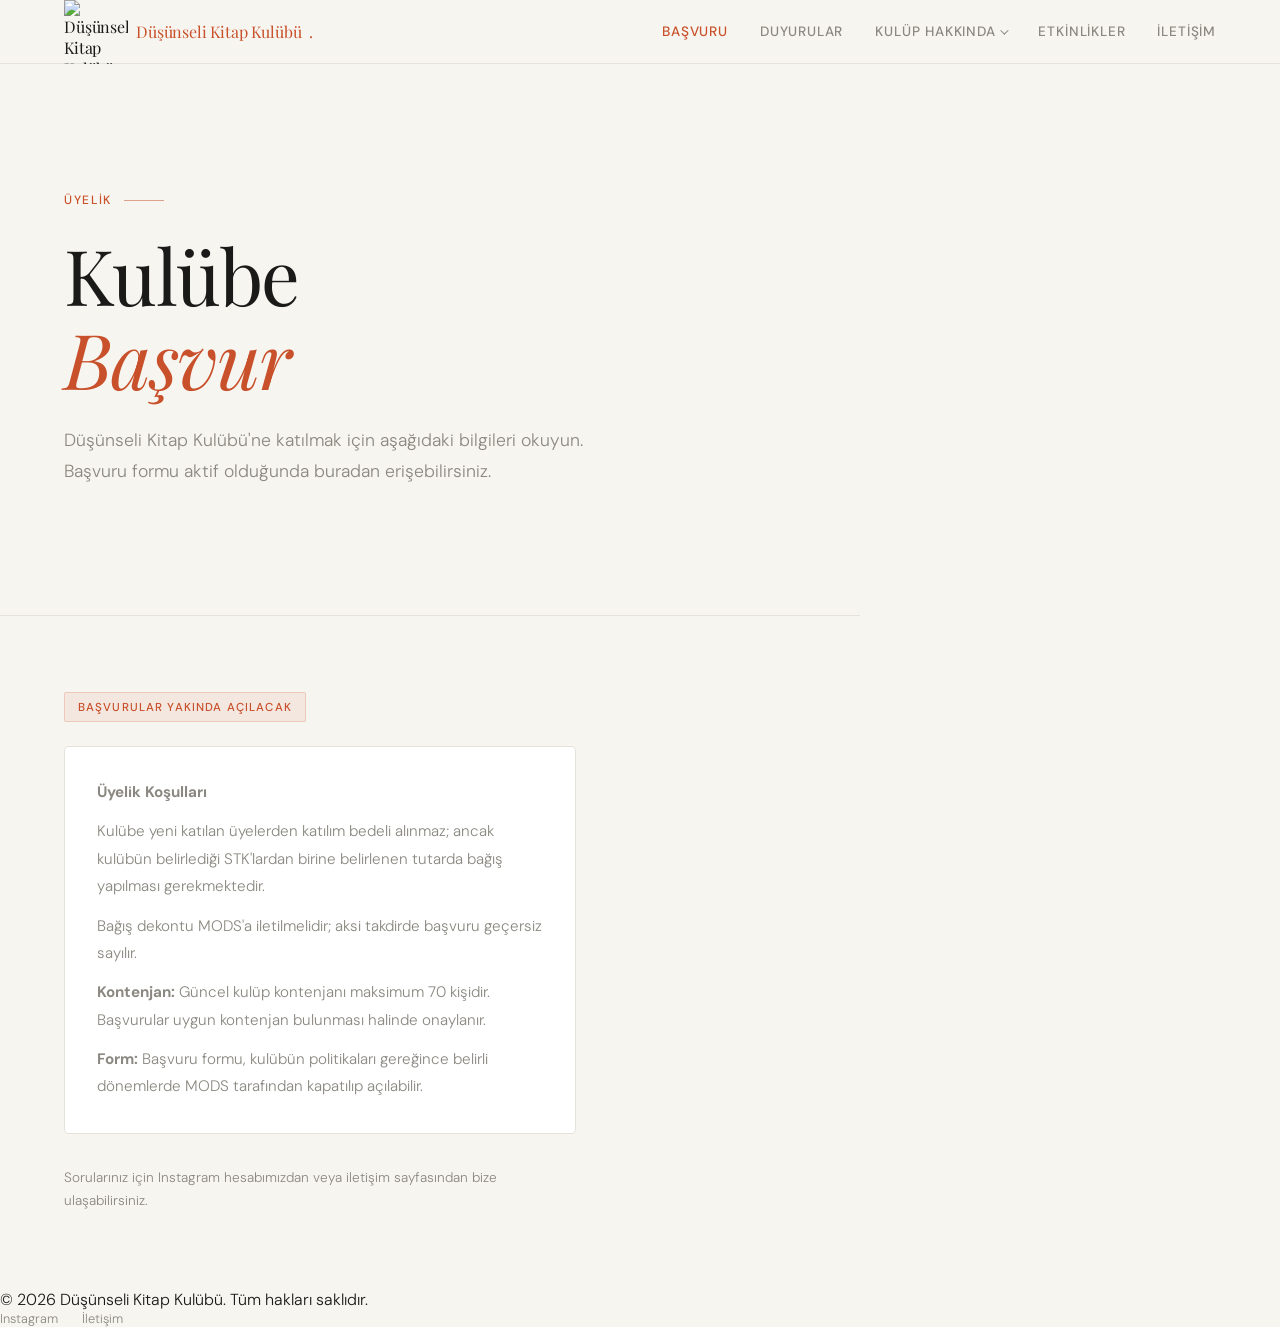
==== index.html @ 02273b9d "Update index.html" ====
<!DOCTYPE html>
<html lang="tr">
<head>
  <meta charset="UTF-8" />
  <meta name="viewport" content="width=device-width, initial-scale=1.0"/>
  <title>Düşünseli Kitap Kulübü</title>
  <link rel="preconnect" href="https://fonts.googleapis.com">
  <link href="https://fonts.googleapis.com/css2?family=Playfair+Display:ital,wght@0,400;0,700;1,400&family=DM+Sans:wght@300;400;500&display=swap" rel="stylesheet">
  <style>
    *, *::before, *::after { box-sizing: border-box; margin: 0; padding: 0; }
    :root {
      --bg: #F7F5F0; --surface: #FFFFFF; --ink: #1A1A18; --muted: #8A8880;
      --accent: #C8502A; --border: #E5E2DA;
      --serif: 'Playfair Display', Georgia, serif; --sans: 'DM Sans', sans-serif;
    }
    html { font-size: 16px; scroll-behavior: smooth; }
    body { background: var(--bg); color: var(--ink); font-family: var(--sans); font-weight: 300; min-height: 100vh; opacity: 0; animation: fadeIn 0.8s ease forwards; }
    @keyframes fadeIn { to { opacity: 1; } }
    @keyframes slideUp { to { opacity: 1; transform: none; } }
    @keyframes pageFade { from { opacity: 0; transform: translateY(10px); } to { opacity: 1; transform: none; } }

    header { position: sticky; top: 0; z-index: 100; background: rgba(247,245,240,0.88); backdrop-filter: blur(12px); border-bottom: 1px solid var(--border); padding: 0 clamp(1.5rem,5vw,4rem); display: flex; align-items: center; justify-content: space-between; height: 64px; }
    .logo { display: flex; align-items: center; gap: 0.5rem; font-family: var(--serif); font-size: 1rem; color: var(--ink); text-decoration: none; letter-spacing: -0.01em; cursor: pointer; }
    .logo-img { height: 64px; width: 64px; flex-shrink: 0; }
    .logo span { color: var(--accent); }
    nav { display: flex; gap: 2rem; list-style: none; align-items: center; }
    nav a { font-size: 0.85rem; font-weight: 500; letter-spacing: 0.06em; text-transform: uppercase; color: var(--muted); text-decoration: none; transition: color 0.2s; cursor: pointer; }
    nav a:hover { color: var(--ink); }
    nav a.active { color: var(--accent); }
    .nav-dropdown { position: relative; }
    .nav-dropdown > a { display: flex; align-items: center; gap: 0.3rem; }
    .nav-dropdown > a::after { content: ''; display: inline-block; width: 6px; height: 6px; border-right: 1.5px solid currentColor; border-bottom: 1.5px solid currentColor; transform: rotate(45deg) translateY(-2px); transition: transform 0.2s; }
    .nav-dropdown:hover > a::after { transform: rotate(225deg) translateY(-2px); }
    .dropdown-menu { position: absolute; top: calc(100% + 1rem); right: 0; background: var(--surface); border: 1px solid var(--border); border-radius: 4px; min-width: 180px; padding: 0.5rem 0; box-shadow: 0 8px 24px rgba(0,0,0,0.08); opacity: 0; visibility: hidden; transform: translateY(-6px); transition: opacity 0.2s, transform 0.2s, visibility 0.2s; z-index: 200; }
    .nav-dropdown:hover .dropdown-menu { opacity: 1; visibility: visible; transform: translateY(0); }
    .dropdown-menu a { display: block; padding: 0.6rem 1.2rem; font-size: 0.82rem; text-transform: uppercase; letter-spacing: 0.06em; color: var(--muted); text-decoration: none; transition: color 0.15s, background 0.15s; cursor: pointer; }
    .dropdown-menu a:hover { color: var(--accent); background: var(--bg); }
    .dropdown-divider { height: 1px; background: var(--border); margin: 0.4rem 0; }

    .page { display: none; }
    .page.active { display: block; }
    .page.fade-in { animation: pageFade 0.35s ease forwards; }

    .hero { padding: clamp(4rem,10vw,8rem) clamp(1.5rem,5vw,4rem); max-width: 860px; border-bottom: 1px solid var(--border); }
    .hero-label { font-size: 0.75rem; font-weight: 500; letter-spacing: 0.14em; text-transform: uppercase; color: var(--accent); margin-bottom: 1.5rem; display: flex; align-items: center; gap: 0.75rem; }
    .hero-label::after { content: ''; display: block; width: 2.5rem; height: 1px; background: var(--accent); opacity: 0.5; }
    .hero h1 { font-family: var(--serif); font-size: clamp(2.8rem,6vw,5rem); font-weight: 400; line-height: 1.1; letter-spacing: -0.02em; margin-bottom: 1.5rem; }
    .hero h1 em { color: var(--accent); font-style: italic; }
    .hero p { font-size: 1.1rem; line-height: 1.75; color: var(--muted); max-width: 520px; }

    .section-title { font-size: 0.72rem; font-weight: 500; letter-spacing: 0.14em; text-transform: uppercase; color: var(--muted); margin-bottom: 2.5rem; }

    /* Başvuru */
    .basvuru-section { padding: clamp(3rem,6vw,5rem) clamp(1.5rem,5vw,4rem); max-width: 640px; }
    .basvuru-badge { display: inline-block; font-size: 0.72rem; font-weight: 500; letter-spacing: 0.1em; text-transform: uppercase; background: rgba(200,80,42,0.08); border: 1px solid rgba(200,80,42,0.2); color: var(--accent); padding: 0.4rem 0.8rem; border-radius: 2px; margin-bottom: 1.5rem; }
    .basvuru-info { background: var(--surface); border: 1px solid var(--border); border-radius: 4px; padding: 2rem; margin-bottom: 2rem; }
    .basvuru-info p { font-size: 0.95rem; line-height: 1.8; color: var(--muted); margin-bottom: 0.75rem; }
    .basvuru-info p:last-child { margin-bottom: 0; }
    .basvuru-alt-not { font-size: 0.85rem; color: var(--muted); line-height: 1.7; }
    .form-btn { display: inline-block; margin-top: 1.5rem; background: var(--accent); color: #fff; text-decoration: none; padding: 0.75rem 1.5rem; border-radius: 3px; font-size: 0.85rem; font-weight: 500; letter-spacing: 0.06em; text-transform: uppercase; transition: opacity 0.2s; }
    .form-btn:hover { opacity: 0.85; }

    /* Duyurular */
    .duyurular-section { padding: clamp(3rem,6vw,5rem) clamp(1.5rem,5vw,4rem); max-width: 760px; }
    .duyuru-item { border-bottom: 1px solid var(--border); padding: 2rem 0; opacity: 0; transform: translateY(12px); animation: slideUp 0.4s ease forwards; }
    .duyuru-item:nth-child(1){animation-delay:.05s} .duyuru-item:nth-child(2){animation-delay:.12s} .duyuru-item:nth-child(3){animation-delay:.19s} .duyuru-item:nth-child(4){animation-delay:.26s} .duyuru-item:nth-child(5){animation-delay:.33s}
    .duyuru-item:first-child { padding-top: 0; }
    .duyuru-item:last-child { border-bottom: none; }
    .duyuru-meta { display: flex; align-items: center; gap: 0.75rem; margin-bottom: 0.75rem; }
    .duyuru-badge-type { font-size: 0.68rem; font-weight: 500; letter-spacing: 0.1em; text-transform: uppercase; background: var(--border); color: var(--muted); padding: 0.25rem 0.6rem; border-radius: 2px; }
    .duyuru-badge-type.yeni { background: rgba(200,80,42,0.08); color: var(--accent); }
    .duyuru-date { font-size: 0.8rem; color: var(--muted); }
    .duyuru-item h3 { font-family: var(--serif); font-size: 1.25rem; font-weight: 400; margin-bottom: 0.6rem; letter-spacing: -0.01em; }
    .duyuru-item p { font-size: 0.9rem; line-height: 1.75; color: var(--muted); }

    /* Hakkında */
    .hakkinda-tabs { display: flex; border-bottom: 1px solid var(--border); margin-bottom: 3rem; padding: 0 clamp(1.5rem,5vw,4rem); }
    .hakkinda-tab { font-size: 0.8rem; font-weight: 500; letter-spacing: 0.08em; text-transform: uppercase; color: var(--muted); padding: 0.75rem 1.5rem; cursor: pointer; border-bottom: 2px solid transparent; margin-bottom: -1px; transition: color 0.2s, border-color 0.2s; }
    .hakkinda-tab:hover { color: var(--ink); }
    .hakkinda-tab.active { color: var(--accent); border-bottom-color: var(--accent); }
    .hakkinda-panel { display: none; }
    .hakkinda-panel.active { display: block; animation: pageFade 0.3s ease forwards; }
    .hakkinda-section { padding: clamp(3rem,6vw,5rem) clamp(1.5rem,5vw,4rem); max-width: 860px; }
    .hakkinda-intro p { font-size: 1.05rem; line-height: 1.85; color: var(--ink); margin-bottom: 1.25rem; max-width: 640px; }
    .hakkinda-intro p:last-child { margin-bottom: 0; }

    /* Kurallar */
    .toc { padding: 2.5rem clamp(1.5rem,5vw,4rem); border-bottom: 1px solid var(--border); max-width: 860px; }
    .toc-links { display: flex; flex-direction: column; gap: 0.5rem; }
    .toc-links a { font-size: 0.88rem; font-weight: 500; color: var(--ink); text-decoration: none; display: inline-flex; align-items: center; gap: 0.6rem; transition: color 0.2s; width: fit-content; cursor: pointer; }
    .toc-links a:hover { color: var(--accent); }
    .toc-links a::before { content: ''; display: inline-block; width: 1.2rem; height: 1px; background: var(--border); transition: background 0.2s, width 0.2s; }
    .toc-links a:hover::before { background: var(--accent); width: 1.8rem; }
    .rules-section { padding: clamp(3rem,6vw,5rem) clamp(1.5rem,5vw,4rem); max-width: 860px; }
    .rule-chapter { margin-bottom: 4rem; opacity: 0; transform: translateY(16px); animation: slideUp 0.5s ease forwards; }
    .rule-chapter:nth-child(1){animation-delay:.05s} .rule-chapter:nth-child(2){animation-delay:.12s} .rule-chapter:nth-child(3){animation-delay:.19s} .rule-chapter:nth-child(4){animation-delay:.26s} .rule-chapter:nth-child(5){animation-delay:.33s}
    .chapter-header { display: flex; align-items: baseline; gap: 1rem; margin-bottom: 2rem; padding-bottom: 1rem; border-bottom: 1px solid var(--border); }
    .chapter-letter { font-family: var(--serif); font-size: 3rem; font-weight: 400; color: var(--border); line-height: 1; flex-shrink: 0; }
    .chapter-title { font-family: var(--serif); font-size: 1.4rem; font-weight: 400; color: var(--ink); letter-spacing: -0.01em; }
    .rule-subsection { margin-bottom: 2rem; }
    .subsection-label { display: inline-block; font-size: 0.7rem; font-weight: 500; letter-spacing: 0.1em; text-transform: uppercase; color: var(--accent); margin-bottom: 0.75rem; }
    .rule-block p { font-size: 0.95rem; line-height: 1.85; color: var(--ink); margin-bottom: 0.9rem; }
    .rule-block p:last-child { margin-bottom: 0; }
    .rule-table { overflow-x: auto; margin: 1.25rem 0; border: 1px solid var(--border); border-radius: 4px; }
    .rule-table table { width: 100%; border-collapse: collapse; font-size: 0.875rem; }
    .rule-table th { text-align: left; font-size: 0.68rem; font-weight: 500; letter-spacing: 0.1em; text-transform: uppercase; color: var(--muted); padding: 0.7rem 1rem; border-bottom: 1px solid var(--border); background: var(--surface); }
    .rule-table td { padding: 0.65rem 1rem; border-bottom: 1px solid var(--border); color: var(--ink); vertical-align: top; line-height: 1.6; }
    .rule-table tr:last-child td { border-bottom: none; }
    .rule-table tr:hover td { background: var(--bg); }
    .puan-list { display: flex; flex-wrap: wrap; gap: 0.4rem; margin: 0.75rem 0 1rem; }
    .puan { font-size: 0.78rem; font-weight: 500; letter-spacing: 0.04em; color: var(--accent); background: rgba(200,80,42,0.08); border: 1px solid rgba(200,80,42,0.2); padding: 0.3rem 0.65rem; border-radius: 2px; }
    .rule-divider { width: 100%; height: 1px; background: var(--border); margin: 0 0 4rem 0; }

    /* İletişim */
    .iletisim-section { padding: clamp(3rem,6vw,5rem) clamp(1.5rem,5vw,4rem); max-width: 640px; }
    .iletisim-grid { display: grid; grid-template-columns: 1fr 1fr; gap: 1.5rem; margin-bottom: 2rem; }
    @media (max-width: 560px) { .iletisim-grid { grid-template-columns: 1fr; } }
    .iletisim-card { border: 1px solid var(--border); border-radius: 4px; padding: 1.5rem; background: var(--surface); transition: border-color 0.2s; }
    .iletisim-card:hover { border-color: var(--accent); }
    .ic-label { font-size: 0.68rem; font-weight: 500; letter-spacing: 0.12em; text-transform: uppercase; color: var(--muted); margin-bottom: 0.5rem; }
    .ic-value { font-family: var(--serif); font-size: 1.05rem; color: var(--ink); }
    .ic-value a { color: var(--accent); text-decoration: none; }
    .ic-value a:hover { text-decoration: underline; }
    .iletisim-note { font-size: 0.9rem; line-height: 1.8; color: var(--muted); }

    /* Etkinlikler */
    .etkinlikler-section { padding: clamp(3rem,6vw,5rem) clamp(1.5rem,5vw,4rem); }
    .featured { padding: clamp(3rem,6vw,5rem) clamp(1.5rem,5vw,4rem); border-bottom: 1px solid var(--border); }
    .featured-card { display: grid; grid-template-columns: 1fr 1fr; gap: 4rem; align-items: center; }
    @media (max-width: 700px) { .featured-card { grid-template-columns: 1fr; gap: 2rem; } }
    .featured-img { aspect-ratio: 4/3; background: linear-gradient(135deg, #E8E0D5 0%, #D5C9B8 100%); border-radius: 4px; position: relative; overflow: hidden; }
    .featured-img::after { content: ''; position: absolute; inset: 0; background: url("data:image/svg+xml,%3Csvg xmlns='http://www.w3.org/2000/svg' width='60' height='60'%3E%3Ccircle cx='30' cy='30' r='20' fill='none' stroke='%23C8A882' stroke-width='0.5' opacity='0.4'/%3E%3C/svg%3E") center/60px repeat; }
    .post-category { display: inline-block; font-size: 0.72rem; font-weight: 500; letter-spacing: 0.1em; text-transform: uppercase; color: var(--accent); margin-bottom: 1rem; }
    .featured-content h2 { font-family: var(--serif); font-size: clamp(1.6rem,3vw,2.4rem); font-weight: 400; line-height: 1.2; letter-spacing: -0.015em; margin-bottom: 1rem; transition: color 0.2s; }
    .featured-content h2:hover { color: var(--accent); }
    .featured-content p { font-size: 0.95rem; line-height: 1.8; color: var(--muted); margin-bottom: 1.75rem; }
    .post-meta { display: flex; align-items: center; gap: 1rem; font-size: 0.8rem; color: var(--muted); }
    .post-meta .author { font-weight: 500; color: var(--ink); }
    .post-meta .dot { width: 3px; height: 3px; border-radius: 50%; background: var(--border); }
    .read-more { display: inline-flex; align-items: center; gap: 0.5rem; font-size: 0.82rem; font-weight: 500; letter-spacing: 0.05em; text-transform: uppercase; color: var(--ink); text-decoration: none; border-bottom: 1px solid var(--ink); padding-bottom: 2px; transition: color 0.2s, border-color 0.2s; margin-top: 1.5rem; cursor: pointer; }
    .read-more:hover { color: var(--accent); border-color: var(--accent); }
    .read-more svg { transition: transform 0.2s; }
    .read-more:hover svg { transform: translateX(4px); }
    .posts-header { display: flex; align-items: baseline; justify-content: space-between; margin-bottom: 2.5rem; }
    .view-all { font-size: 0.78rem; font-weight: 500; letter-spacing: 0.08em; text-transform: uppercase; color: var(--muted); text-decoration: none; transition: color 0.2s; }
    .view-all:hover { color: var(--ink); }
    .posts-grid { display: grid; grid-template-columns: repeat(auto-fill, minmax(280px, 1fr)); gap: 2rem 2.5rem; }
    .post-card { cursor: pointer; opacity: 0; transform: translateY(16px); animation: slideUp 0.5s ease forwards; }
    .post-card:nth-child(1){animation-delay:.1s} .post-card:nth-child(2){animation-delay:.2s} .post-card:nth-child(3){animation-delay:.3s} .post-card:nth-child(4){animation-delay:.4s} .post-card:nth-child(5){animation-delay:.5s} .post-card:nth-child(6){animation-delay:.6s}
    .post-card-img { aspect-ratio: 16/9; border-radius: 3px; margin-bottom: 1.2rem; overflow: hidden; background: var(--border); position: relative; }
    .post-card-img .color-block { width: 100%; height: 100%; transition: transform 0.4s ease; }
    .post-card-img img{ width:100%; height:100%; object-fit:cover; display:block;}
    .post-card:hover .color-block { transform: scale(1.04); }
    .c1{background:linear-gradient(135deg,#D4E8D4,#A8C8A8)} .c2{background:linear-gradient(135deg,#E8D4D4,#C8A8A8)} .c3{background:linear-gradient(135deg,#D4D4E8,#A8A8C8)} .c4{background:linear-gradient(135deg,#E8E4D4,#C8C0A8)} .c5{background:linear-gradient(135deg,#D4E4E8,#A8B8C8)} .c6{background:linear-gradient(135deg,#E8D8E8,#C8A8C8)}
    .post-card h3 { font-family: var(--serif); font-size: 1.15rem; font-weight: 400; line-height: 1.35; letter-spacing: -0.01em; margin-bottom: 0.6rem; transition: color 0.2s; }
    .post-card:hover h3 { color: var(--accent); }
    .post-card p { font-size: 0.875rem; line-height: 1.7; color: var(--muted); margin-bottom: 1rem; display: -webkit-box; -webkit-line-clamp: 2; -webkit-box-orient: vertical; overflow: hidden; }
    .post-card .post-meta { font-size: 0.75rem; }
    .tags { display: flex; flex-wrap: wrap; gap: 0.5rem; margin-top: 0.75rem; }
    .tag { font-size: 0.7rem; font-weight: 500; letter-spacing: 0.08em; text-transform: uppercase; color: var(--muted); background: var(--border); padding: 0.3rem 0.7rem; border-radius: 2px; }
    .posts-section { padding: clamp(3rem,6vw,5rem) clamp(1.5rem,5vw,4rem); }

 padding: 2rem clamp(1.5rem,5vw,4rem); display: flex; align-items: center; justify-content: space-between; flex-wrap: wrap; gap: 1rem; }
    footer p { font-size: 0.8rem; color: var(--muted); }
    .footer-links { display: flex; gap: 1.5rem; }
    .footer-links a { font-size: 0.8rem; color: var(--muted); text-decoration: none; transition: color 0.2s; cursor: pointer; }
    .footer-links a:hover { color: var(--ink); }

    @media (max-width: 600px) { nav { gap: 1.2rem; } nav a { font-size: 0.75rem; } .chapter-letter { font-size: 2rem; } }

    /* MOBİL MENÜ */

.menu-toggle{
  display:none;
  font-size:1.8rem;
  cursor:pointer;
}

@media (max-width:768px){

  .menu-toggle{
    display:block;
  }

  nav{
    position:absolute;
    top:64px;
    left:0;
    right:0;
    background:var(--surface);
    border-bottom:1px solid var(--border);
    flex-direction:column;
    align-items:flex-start;
    padding:1rem;
    gap:0;
    display:none;
  }

  nav.show{
    display:flex;
  }

  nav a{
    width:100%;
    padding:0.8rem 0;
  }

  .nav-dropdown{
    width:100%;
  }

  .dropdown-menu{
    position:static;
    opacity:1;
    visibility:visible;
    transform:none;
    border:none;
    box-shadow:none;
    padding-left:1rem;
  }

}
  </style>
</head>
<body>

  <header>
  <a class="logo" onclick="showPage('basvuru')">
    <img src="assets/Logo/logo.png" alt="Düşünseli Kitap Kulübü" class="logo-img" />
    <span id="site-adi"></span><span>.</span>
  </a>

  <!-- MOBİL MENÜ BUTONU -->
  <div class="menu-toggle" onclick="toggleMenu()">☰</div>

  <nav>
    <a onclick="showPage('basvuru')"   id="nav-basvuru">Başvuru</a>
    <a onclick="showPage('duyurular')" id="nav-duyurular">Duyurular</a>

    <div class="nav-dropdown">
      <a id="nav-hakkinda">Kulüp Hakkında</a>
      <div class="dropdown-menu">
        <a onclick="showHakkinda('genel')">Genel Bilgi</a>
        <div class="dropdown-divider"></div>
        <a onclick="showHakkinda('kurallar')">Kulüp Kuralları</a>
      </div>
    </div>

    <a onclick="showPage('etkinlikler')" id="nav-etkinlikler">Etkinlikler</a>
    <a onclick="showPage('iletisim')" id="nav-iletisim">İletişim</a>
  </nav>
</header>

  <div id="page-basvuru"   class="page"></div>
  <div id="page-duyurular" class="page"></div>
  <div id="page-etkinlikler" class="page"></div>
  <div id="page-hakkinda"  class="page"></div>
  <div id="page-iletisim"  class="page"></div>

  <script src="icerik.js"></script>
  <script>
  // ── Yardımcı render fonksiyonları ──────────────────────

  function hero(etiket, baslik, aciklama) {
    return `<section class="hero">
      <div class="hero-label">${etiket}</div>
      <h1>${baslik.replace(/\n/g, '<br>')}</h1>
      <p>${aciklama}</p>
    </section>`;
  }

  function footer(sol, linkler) {
    const linkHTML = linkler.map(l =>
      l.onclick
        ? `<a onclick="${l.onclick}">${l.yazi}</a>`
        : `<a href="${l.href}" ${l.target ? `target="${l.target}"` : ''}>${l.yazi}</a>`
    ).join('');
    return `<footer><p>${sol}</p><div class="footer-links">${linkHTML}</div></footer>`;
  }

  function renderIcerikBlok(bloklar) {
    return bloklar.map(b => {
      if (b.tip === 'paragraf') return `<p>${b.metin}</p>`;
      if (b.tip === 'tablo') return renderTablo(b);
      if (b.tip === 'puanlar') return `<div class="puan-list">${b.puanlar.map(p => `<span class="puan">${p}</span>`).join('')}</div>`;
      if (b.tip === 'altbolum') return `
        <div class="rule-subsection">
          <span class="subsection-label">${b.etiket}</span>
          <div class="rule-block">${renderIcerikBlok(b.icerik)}</div>
        </div>`;
      return '';
    }).join('');
  }

  function renderTablo(t) {
    const ths = t.basliklar.map(h => `<th>${h}</th>`).join('');
    const trs = t.satirlar.map(r => `<tr>${r.map(c => `<td>${c}</td>`).join('')}</tr>`).join('');
    return `<div class="rule-table"><table><thead><tr>${ths}</tr></thead><tbody>${trs}</tbody></table></div>`;
  }

  // ── Sayfa render fonksiyonları ─────────────────────────

  function renderBasvuru() {
    const v = ICERIK.basvuru;
    const bilgiHTML = v.bilgiler.map(b => `
      <p><strong>${b.baslik}</strong></p>
      ${b.paragraflar.map(p => `<p>${p}</p>`).join('')}
    `).join('');

    const formBtn = v.formLinki
      ? `<a class="form-btn" href="${v.formLinki}" target="_blank">${v.formButonYazi}</a>`
      : '';

    return hero(v.heroEtiket, v.heroBaslik, v.heroAciklama)
      + `<section class="basvuru-section">
          <div class="basvuru-badge">${v.rozet}</div>
          <div class="basvuru-info">${bilgiHTML}</div>
          <p class="basvuru-alt-not">${v.altNot}</p>
          ${formBtn}
        </section>`
      + footer(ICERIK.site.telif, [
          { href: ICERIK.site.instagram, yazi: 'Instagram', target: '_blank' },
          { onclick: "showPage('iletisim')", yazi: 'İletişim' },
        ]);
  }

  function renderDuyurular() {
    const v = ICERIK.duyurular;
    const duyuruHTML = v.liste.map(d => `
      <div class="duyuru-item">
        <div class="duyuru-meta">
          <span class="duyuru-badge-type ${d.tip === 'yeni' ? 'yeni' : ''}">${d.tip.charAt(0).toUpperCase() + d.tip.slice(1)}</span>
          <span class="duyuru-date">${d.tarih}</span>
        </div>
        <h3>${d.baslik}</h3>
        <p>${d.metin}</p>
      </div>`).join('');

    return hero(v.heroEtiket, v.heroBaslik, v.heroAciklama)
      + `<section class="duyurular-section">${duyuruHTML}</section>`
      + footer(ICERIK.site.telif, [
          { href: ICERIK.site.instagram, yazi: 'Instagram', target: '_blank' },
          { onclick: "showPage('basvuru')", yazi: 'Başvuru' },
        ]);
  }

  function renderHakkinda() {
    const v = ICERIK.hakkinda;

    // TOC
    const tocLinks = ICERIK.kurallar.bolumler.map((b, i) =>
      `<a onclick="scrollToRule('${b.id}')">${i + 1} — ${b.baslik}</a>`
    ).join('');

    // Kurallar bölümleri
    const bolumlerHTML = ICERIK.kurallar.bolumler.map((b, i) => `
      <div class="rule-chapter" id="${b.id}">
        <div class="chapter-header">
          <span class="chapter-letter">${b.harf}</span>
          <span class="chapter-title">${b.baslik}</span>
        </div>
        <div class="rule-block">${renderIcerikBlok(b.icerik)}</div>
      </div>
      ${i < ICERIK.kurallar.bolumler.length - 1 ? '<div class="rule-divider"></div>' : ''}
    `).join('');

    return hero(v.heroEtiket, v.heroBaslik, v.heroAciklama)
      + `<div class="hakkinda-tabs">
          <div class="hakkinda-tab active" onclick="switchHakkindaTab('genel')">Genel Bilgi</div>
          <div class="hakkinda-tab" onclick="switchHakkindaTab('kurallar')">Kulüp Kuralları</div>
        </div>
        <div id="panel-genel" class="hakkinda-panel active">
          <section class="hakkinda-section">
            <div class="hakkinda-intro">
              ${v.genelBilgi.map(p => `<p>${p}</p>`).join('')}
              <p>Instagram: <a href="${ICERIK.site.instagram}" target="_blank" style="color:var(--accent);text-decoration:none;font-weight:500;">${ICERIK.site.instagramKullanici}</a></p>
            </div>
          </section>
        </div>
        <div id="panel-kurallar" class="hakkinda-panel">
          <section class="toc">
            <div class="section-title">İçindekiler</div>
            <div class="toc-links">${tocLinks}</div>
          </section>
          <section class="rules-section">${bolumlerHTML}</section>
        </div>`
      + footer(`${ICERIK.site.telif.replace('saklıdır.', 'saklıdır.')} — ${ICERIK.site.sonGuncelleme}`, [
          { href: ICERIK.site.instagram, yazi: 'Instagram', target: '_blank' },
          { onclick: "showPage('basvuru')", yazi: 'Başvuru' },
          { onclick: "showPage('iletisim')", yazi: 'İletişim' },
        ]);
  }

  function renderIletisim() {
    const v = ICERIK.iletisim;
    const kartHTML = v.kartlar.map(k => `
      <div class="iletisim-card">
        <div class="ic-label">${k.etiket}</div>
        <div class="ic-value">${k.link ? `<a href="${k.link}" target="_blank">${k.deger}</a>` : k.deger}</div>
      </div>`).join('');

    return hero(v.heroEtiket, v.heroBaslik, v.heroAciklama)
      + `<section class="iletisim-section">
          <div class="iletisim-grid">${kartHTML}</div>
          <p class="iletisim-note">${v.not}</p>
        </section>`
      + footer(ICERIK.site.telif, [
          { href: ICERIK.site.instagram, yazi: 'Instagram', target: '_blank' },
          { onclick: "showPage('basvuru')", yazi: 'Başvuru' },
        ]);
  }

  function renderEtkinlikler() {
    const v = ICERIK.etkinlikler;

    const oneItemHTML = v.one
      ? `<section class="featured">
          <div class="section-title">Öne Çıkan Etkinlik</div>
          <div class="featured-card">
            <div class="featured-img"></div>
            <div class="featured-content">
              <span class="post-category">${v.one.kategori}</span>
              <h2>${v.one.baslik}</h2>
              <p>${v.one.aciklama}</p>
              <div class="tags">${(v.one.etiketler||[]).map(t=>`<span class="tag">${t}</span>`).join('')}</div>
              ${v.one.linkMetin ? `<a class="read-more">${v.one.linkMetin}<svg width="14" height="14" viewBox="0 0 14 14" fill="none" stroke="currentColor" stroke-width="1.5"><path d="M2 7h10M8 3l4 4-4 4"/></svg></a>` : ''}
              <div class="post-meta" style="margin-top:1.5rem;">
                <span class="author">${v.one.yazar}</span>
                <span class="dot"></span>
                <span>${v.one.tarih}</span>
                ${v.one.sure ? `<span class="dot"></span><span>${v.one.sure}</span>` : ''}
              </div>
            </div>
          </div>
        </section>` : '';

    const kartlarHTML = v.kartlar.map((k, i) => {
      const renkler = ['c1','c2','c3','c4','c5','c6'];
      const renk = k.renk || renkler[i % renkler.length];
      return `<article class="post-card">
        <div class="post-card-img">
  ${k.gorsel 
    ? `<img src="${k.gorsel}" alt="${k.baslik}">`
    : `<div class="color-block ${renk}"></div>`
  }
</div>
        <span class="post-category">${k.kategori}</span>
        <h3>${k.baslik}</h3>
        <p>${k.aciklama}</p>
        <div class="post-meta">
          <span class="author">${k.yazar}</span>
          <span class="dot"></span>
          <span>${k.tarih}</span>
          ${k.sure ? `<span class="dot"></span><span>${k.sure}</span>` : ''}
        </div>
      </article>`;
    }).join('');

    return hero(v.heroEtiket, v.heroBaslik, v.heroAciklama)
      + oneItemHTML
      + `<section class="posts-section">
          <div class="posts-header">
            <div class="section-title" style="margin-bottom:0">${v.altBaslik || 'Tüm Etkinlikler'}</div>
          </div>
          <div class="posts-grid">${kartlarHTML}</div>
        </section>`
      + footer(ICERIK.site.telif, [
          { href: ICERIK.site.instagram, yazi: 'Instagram', target: '_blank' },
          { onclick: "showPage('basvuru')", yazi: 'Başvuru' },
        ]);
  }



  function showPage(name) {
    document.querySelectorAll('.page').forEach(p => p.classList.remove('active', 'fade-in'));
    document.querySelectorAll('nav a').forEach(a => a.classList.remove('active'));
    const target = document.getElementById('page-' + name);
    target.classList.add('active');
    requestAnimationFrame(() => requestAnimationFrame(() => target.classList.add('fade-in')));
    const navLink = document.getElementById('nav-' + name);
    if (navLink) navLink.classList.add('active');
    window.scrollTo({ top: 0, behavior: 'smooth' });
  }

  function showHakkinda(tab) {
    showPage('hakkinda');
    switchHakkindaTab(tab);
  }

  function switchHakkindaTab(tab) {
    document.querySelectorAll('.hakkinda-tab').forEach(t => t.classList.remove('active'));
    document.querySelectorAll('.hakkinda-panel').forEach(p => p.classList.remove('active'));
    document.querySelectorAll('.hakkinda-tab').forEach(t => {
      if (t.getAttribute('onclick') && t.getAttribute('onclick').includes(tab)) t.classList.add('active');
    });
    const panel = document.getElementById('panel-' + tab);
    if (panel) panel.classList.add('active');
  }

  function scrollToRule(id) {
    switchHakkindaTab('kurallar');
    setTimeout(() => {
      const el = document.getElementById(id);
      if (el) el.scrollIntoView({ behavior: 'smooth', block: 'start' });
    }, 100);
  }

  // ── Başlangıç ─────────────────────────────────────────

  document.getElementById('site-adi').textContent = ICERIK.site.ad;
  document.getElementById('page-basvuru').innerHTML   = renderBasvuru();
  document.getElementById('page-duyurular').innerHTML = renderDuyurular();
  document.getElementById('page-etkinlikler').innerHTML = renderEtkinlikler();
  document.getElementById('page-hakkinda').innerHTML  = renderHakkinda();
  document.getElementById('page-iletisim').innerHTML  = renderIletisim();

  showPage('basvuru');
  </script>
  <script>
  // Menü aç/kapa
  function toggleMenu(){
    document.querySelector("nav").classList.toggle("show");
  }

  // Menü linklerine tıklanınca mobil menüyü kapatma
  const navLinks = document.querySelectorAll("nav a");
  navLinks.forEach(link => {
    link.addEventListener("click", () => {
      const nav = document.querySelector("nav");
      if (nav.classList.contains("show")) {
        nav.classList.remove("show");
      }
    });
  });
</script>
</body>
</html>
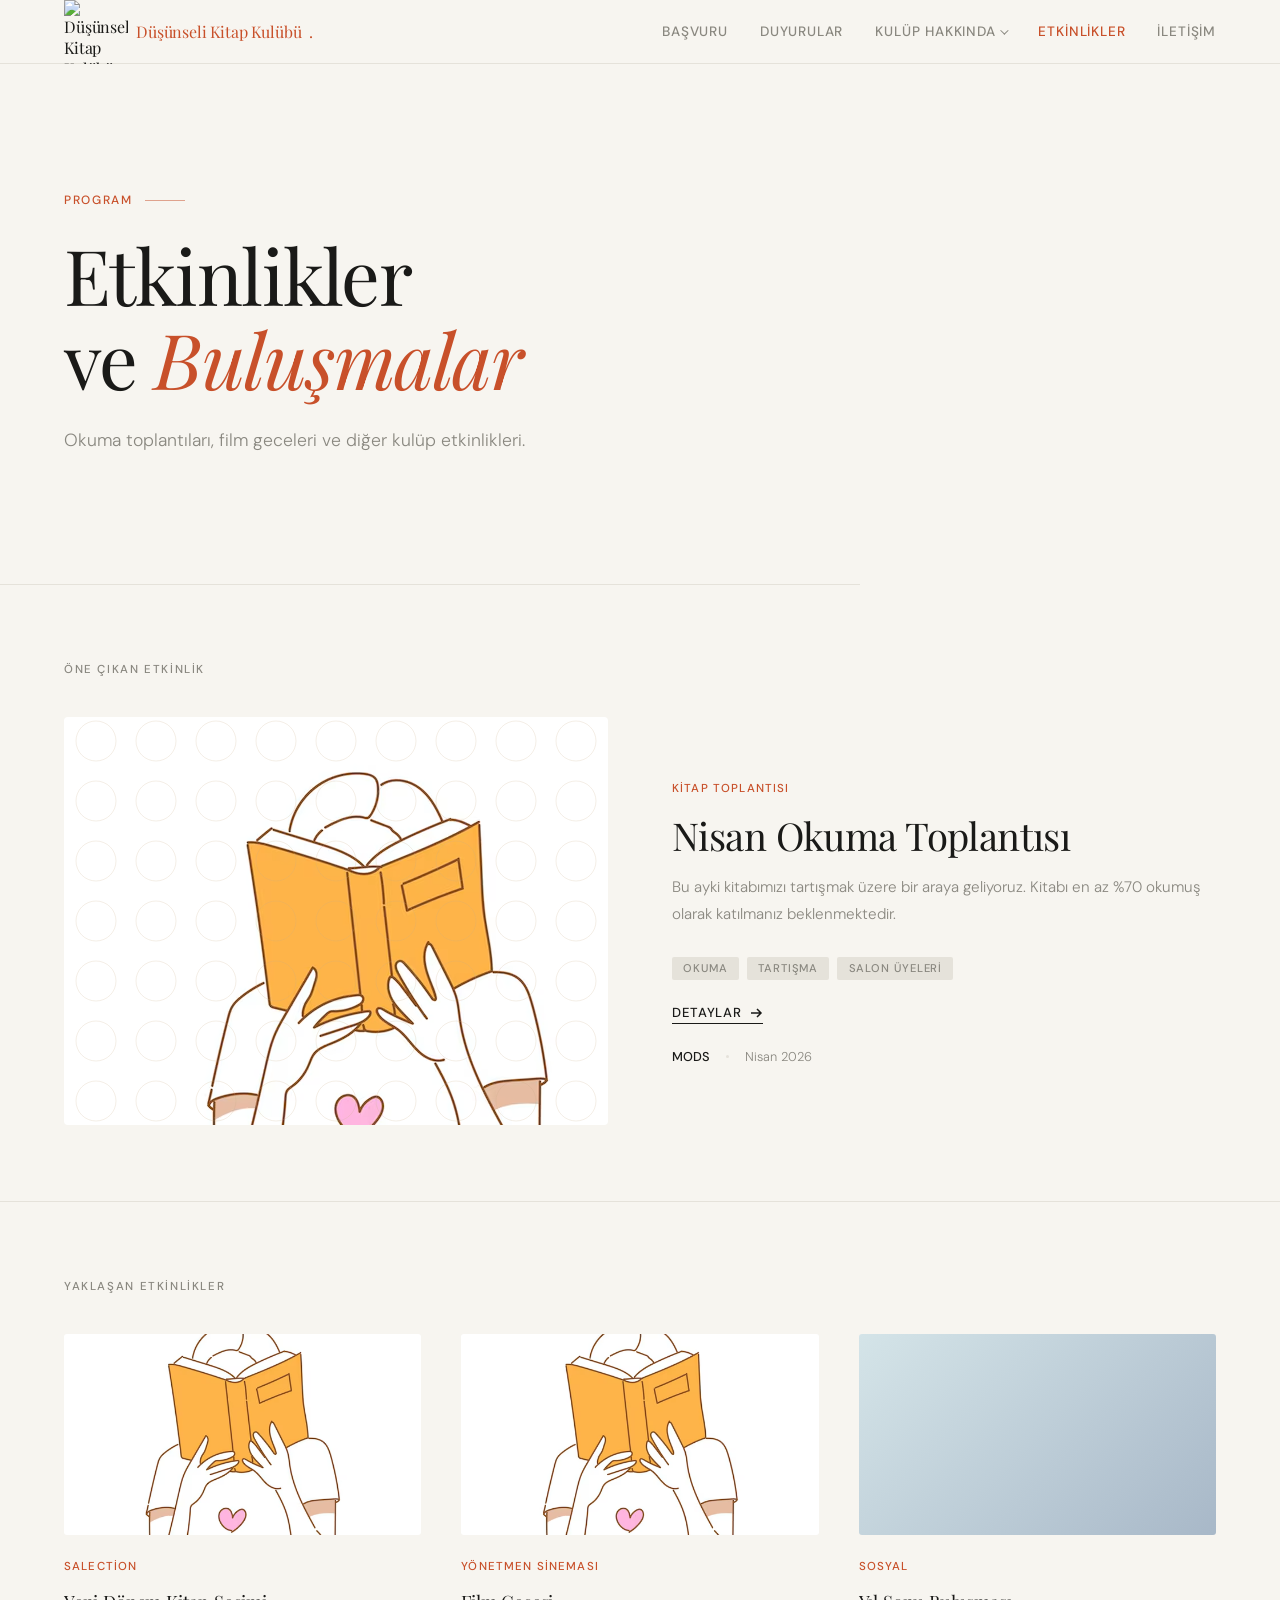
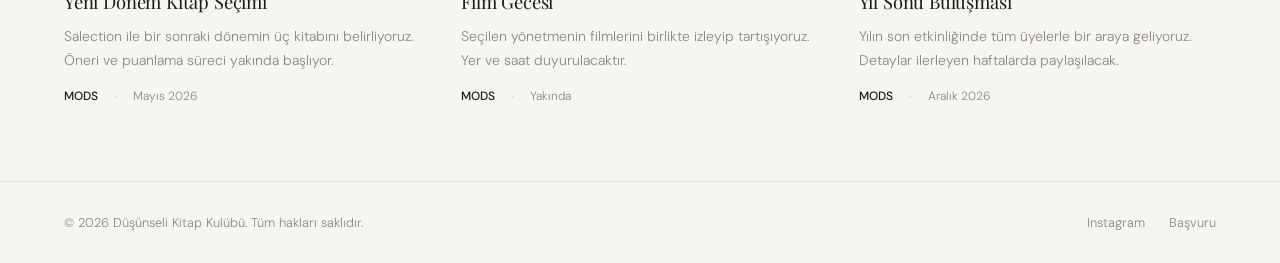
==== commit 2d4499ea: "Add files via upload" ====
--- a/index.html
+++ b/index.html
@@ -160,7 +160,7 @@
     .tag { font-size: 0.7rem; font-weight: 500; letter-spacing: 0.08em; text-transform: uppercase; color: var(--muted); background: var(--border); padding: 0.3rem 0.7rem; border-radius: 2px; }
     .posts-section { padding: clamp(3rem,6vw,5rem) clamp(1.5rem,5vw,4rem); }
 
- padding: 2rem clamp(1.5rem,5vw,4rem); display: flex; align-items: center; justify-content: space-between; flex-wrap: wrap; gap: 1rem; }
+    footer { border-top: 1px solid var(--border); padding: 2rem clamp(1.5rem,5vw,4rem); display: flex; align-items: center; justify-content: space-between; flex-wrap: wrap; gap: 1rem; }
     footer p { font-size: 0.8rem; color: var(--muted); }
     .footer-links { display: flex; gap: 1.5rem; }
     .footer-links a { font-size: 0.8rem; color: var(--muted); text-decoration: none; transition: color 0.2s; cursor: pointer; }
@@ -168,65 +168,37 @@
 
     @media (max-width: 600px) { nav { gap: 1.2rem; } nav a { font-size: 0.75rem; } .chapter-letter { font-size: 2rem; } }
 
+    /* SSS */
+    .sss-section { padding: clamp(3rem,6vw,5rem) clamp(1.5rem,5vw,4rem); max-width: 860px; }
+    .sss-gorsel { width: 100%; max-width: 560px; border-radius: 6px; margin-bottom: 3rem; display: block; }
+    .sss-liste { display: flex; flex-direction: column; }
+    .sss-item { border-bottom: 1px solid var(--border); padding: 1.75rem 0; opacity: 0; transform: translateY(12px); animation: slideUp 0.4s ease forwards; }
+    .sss-item:nth-child(1){animation-delay:.05s} .sss-item:nth-child(2){animation-delay:.11s} .sss-item:nth-child(3){animation-delay:.17s} .sss-item:nth-child(4){animation-delay:.23s} .sss-item:nth-child(5){animation-delay:.29s} .sss-item:nth-child(6){animation-delay:.35s} .sss-item:nth-child(7){animation-delay:.41s} .sss-item:nth-child(8){animation-delay:.47s}
+    .sss-item:first-child { padding-top: 0; }
+    .sss-item:last-child { border-bottom: none; }
+    .sss-soru { font-family: var(--serif); font-size: 1.1rem; font-weight: 400; color: var(--ink); margin-bottom: 0.5rem; letter-spacing: -0.01em; }
+    .sss-cevap { font-size: 0.95rem; line-height: 1.8; color: var(--muted); }
+    .sss-cevap a { color: var(--accent); text-decoration: none; }
+    .sss-cevap a:hover { text-decoration: underline; }
+
     /* MOBİL MENÜ */
-
-.menu-toggle{
-  display:none;
-  font-size:1.8rem;
-  cursor:pointer;
-}
-
-@media (max-width:768px){
-
-  .menu-toggle{
-    display:block;
-  }
-
-  nav{
-    position:absolute;
-    top:64px;
-    left:0;
-    right:0;
-    background:var(--surface);
-    border-bottom:1px solid var(--border);
-    flex-direction:column;
-    align-items:flex-start;
-    padding:1rem;
-    gap:0;
-    display:none;
-  }
-
-  nav.show{
-    display:flex;
-  }
-
-  nav a{
-    width:100%;
-    padding:0.8rem 0;
-  }
-
-  .nav-dropdown{
-    width:100%;
-  }
-
-  .dropdown-menu{
-    position:static;
-    opacity:1;
-    visibility:visible;
-    transform:none;
-    border:none;
-    box-shadow:none;
-    padding-left:1rem;
-  }
-
-}
+    .menu-toggle { display:none; font-size:1.8rem; cursor:pointer; }
+
+    @media (max-width:768px){
+      .menu-toggle { display:block; }
+      nav { position:absolute; top:64px; left:0; right:0; background:var(--surface); border-bottom:1px solid var(--border); flex-direction:column; align-items:flex-start; padding:1rem; gap:0; display:none; }
+      nav.show { display:flex; }
+      nav a { width:100%; padding:0.8rem 0; }
+      .nav-dropdown { width:100%; }
+      .dropdown-menu { position:static; opacity:1; visibility:visible; transform:none; border:none; box-shadow:none; padding-left:1rem; }
+    }
   </style>
 </head>
 <body>
 
   <header>
-  <a class="logo" onclick="showPage('basvuru')">
-    <img src="assets/Logo/logo.png" alt="Düşünseli Kitap Kulübü" class="logo-img" />
+  <a class="logo" onclick="showPage('etkinlikler')">
+    <img src="assets/logo/logo.png" alt="Düşünseli Kitap Kulübü" class="logo-img" />
     <span id="site-adi"></span><span>.</span>
   </a>
 
@@ -243,6 +215,8 @@
         <a onclick="showHakkinda('genel')">Genel Bilgi</a>
         <div class="dropdown-divider"></div>
         <a onclick="showHakkinda('kurallar')">Kulüp Kuralları</a>
+        <div class="dropdown-divider"></div>
+        <a onclick="showHakkinda('sss')">Sıkça Sorulan Sorular</a>
       </div>
     </div>
 
@@ -368,6 +342,7 @@
       + `<div class="hakkinda-tabs">
           <div class="hakkinda-tab active" onclick="switchHakkindaTab('genel')">Genel Bilgi</div>
           <div class="hakkinda-tab" onclick="switchHakkindaTab('kurallar')">Kulüp Kuralları</div>
+          <div class="hakkinda-tab" onclick="switchHakkindaTab('sss')">SSS</div>
         </div>
         <div id="panel-genel" class="hakkinda-panel active">
           <section class="hakkinda-section">
@@ -383,6 +358,45 @@
             <div class="toc-links">${tocLinks}</div>
           </section>
           <section class="rules-section">${bolumlerHTML}</section>
+        </div>
+        <div id="panel-sss" class="hakkinda-panel">
+          <section class="sss-section">
+            <img src="assets/content/sss.png" alt="Sıkça Sorulan Sorular" class="sss-gorsel" />
+            <div class="sss-liste">
+              <div class="sss-item">
+                <div class="sss-soru">Kulüp ne sıklıkla buluşuyor?</div>
+                <div class="sss-cevap">Seçilen kitaplara göre değişmek kaydıyla ortalama 3-5 haftada bir.</div>
+              </div>
+              <div class="sss-item">
+                <div class="sss-soru">Buluşmalar online mı?</div>
+                <div class="sss-cevap">Hayır, buluşmalar gerçek mekanlarda yüz yüze gerçekleşmektedir.</div>
+              </div>
+              <div class="sss-item">
+                <div class="sss-soru">Kulübe nasıl katılabilirim?</div>
+                <div class="sss-cevap">Instagram sayfasından mesaj göndererek ulaşabilirsiniz.</div>
+              </div>
+              <div class="sss-item">
+                <div class="sss-soru">Kulüpte ne tür kitaplar okuyorsunuz?</div>
+                <div class="sss-cevap">Kulüpte tür ve konu ayrımı yapmaksızın çok geniş bir portföyde, özenle seçilmiş kitaplar okumaktayız.</div>
+              </div>
+              <div class="sss-item">
+                <div class="sss-soru">Okunacak kitaplar nasıl belirleniyor?</div>
+                <div class="sss-cevap">Okunacak kitaplar öneri ve oylama süreçlerinin ardından belirlenir. Kitap önerisi yapmak ve oylamaya katılmak ise kitap okumalarına asgari katılım şartına bağlanmıştır. Detaylı bilgi kulüp kurallarında belirtilecektir.</div>
+              </div>
+              <div class="sss-item">
+                <div class="sss-soru">Toplantılara ilgili kitabı okumuş olarak mı katılmalıyım?</div>
+                <div class="sss-cevap">Evet, toplantılara ilgili kitabı okumuş olarak katılımınız beklenmektedir.</div>
+              </div>
+              <div class="sss-item">
+                <div class="sss-soru">Kulübe katılım ücreti var mı?</div>
+                <div class="sss-cevap">Hayır, herhangi bir katılım ücreti talep edilmemektedir.</div>
+              </div>
+              <div class="sss-item">
+                <div class="sss-soru">Bunların dışında bir sorunuz mu var?</div>
+                <div class="sss-cevap">O halde bize <a onclick="showPage('iletisim')" style="cursor:pointer;">İletişim</a> sayfamızdan iletebilirsiniz.</div>
+              </div>
+            </div>
+          </section>
         </div>`
       + footer(`${ICERIK.site.telif.replace('saklıdır.', 'saklıdır.')} — ${ICERIK.site.sonGuncelleme}`, [
           { href: ICERIK.site.instagram, yazi: 'Instagram', target: '_blank' },
@@ -413,26 +427,39 @@
   function renderEtkinlikler() {
     const v = ICERIK.etkinlikler;
 
-    const oneItemHTML = v.one
-      ? `<section class="featured">
-          <div class="section-title">Öne Çıkan Etkinlik</div>
-          <div class="featured-card">
-            <div class="featured-img"></div>
-            <div class="featured-content">
-              <span class="post-category">${v.one.kategori}</span>
-              <h2>${v.one.baslik}</h2>
-              <p>${v.one.aciklama}</p>
-              <div class="tags">${(v.one.etiketler||[]).map(t=>`<span class="tag">${t}</span>`).join('')}</div>
-              ${v.one.linkMetin ? `<a class="read-more">${v.one.linkMetin}<svg width="14" height="14" viewBox="0 0 14 14" fill="none" stroke="currentColor" stroke-width="1.5"><path d="M2 7h10M8 3l4 4-4 4"/></svg></a>` : ''}
-              <div class="post-meta" style="margin-top:1.5rem;">
-                <span class="author">${v.one.yazar}</span>
-                <span class="dot"></span>
-                <span>${v.one.tarih}</span>
-                ${v.one.sure ? `<span class="dot"></span><span>${v.one.sure}</span>` : ''}
-              </div>
-            </div>
+   const oneItemHTML = v.one
+  ? `<section class="featured">
+      <div class="section-title">Öne Çıkan Etkinlik</div>
+      <div class="featured-card">
+        <div class="featured-img">
+          ${v.one.gorsel 
+            ? `<img src="${v.one.gorsel}" alt="${v.one.baslik}">`
+            : `<div class="color-block"></div>`
+          }
+        </div>
+
+        <div class="featured-content">
+          <span class="post-category">${v.one.kategori}</span>
+          <h2>${v.one.baslik}</h2>
+          <p>${v.one.aciklama}</p>
+
+          <div class="tags">
+            ${(v.one.etiketler||[]).map(t=>`<span class="tag">${t}</span>`).join('')}
           </div>
-        </section>` : '';
+
+          ${v.one.linkMetin ? `<a class="read-more">${v.one.linkMetin}
+          <svg width="14" height="14" viewBox="0 0 14 14" fill="none" stroke="currentColor" stroke-width="1.5">
+          <path d="M2 7h10M8 3l4 4-4 4"/></svg></a>` : ''}
+
+          <div class="post-meta" style="margin-top:1.5rem;">
+            <span class="author">${v.one.yazar}</span>
+            <span class="dot"></span>
+            <span>${v.one.tarih}</span>
+            ${v.one.sure ? `<span class="dot"></span><span>${v.one.sure}</span>` : ''}
+          </div>
+        </div>
+      </div>
+    </section>` : '';
 
     const kartlarHTML = v.kartlar.map((k, i) => {
       const renkler = ['c1','c2','c3','c4','c5','c6'];
@@ -470,8 +497,6 @@
         ]);
   }
 
-
-
   function showPage(name) {
     document.querySelectorAll('.page').forEach(p => p.classList.remove('active', 'fade-in'));
     document.querySelectorAll('nav a').forEach(a => a.classList.remove('active'));
@@ -515,7 +540,7 @@
   document.getElementById('page-hakkinda').innerHTML  = renderHakkinda();
   document.getElementById('page-iletisim').innerHTML  = renderIletisim();
 
-  showPage('basvuru');
+  showPage('etkinlikler'); // ← Varsayılan açılış sayfası: Etkinlikler
   </script>
   <script>
   // Menü aç/kapa
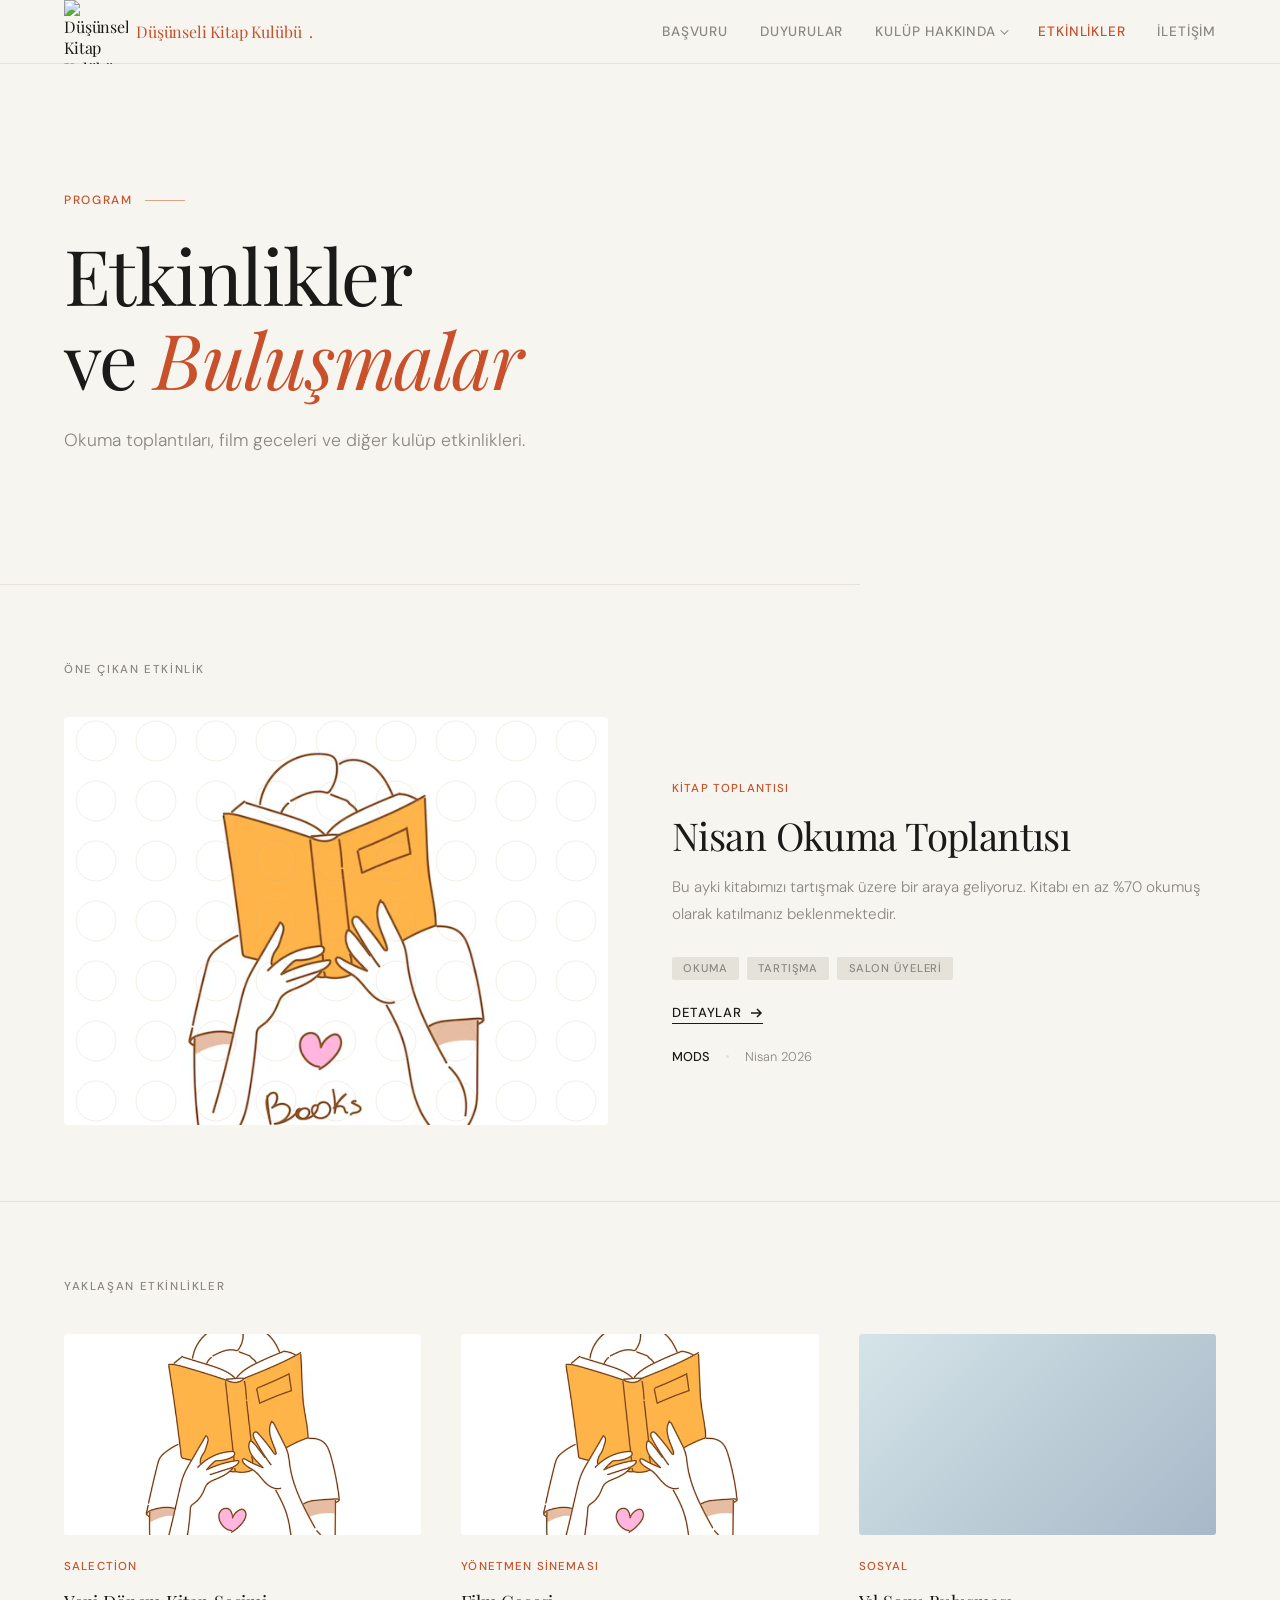
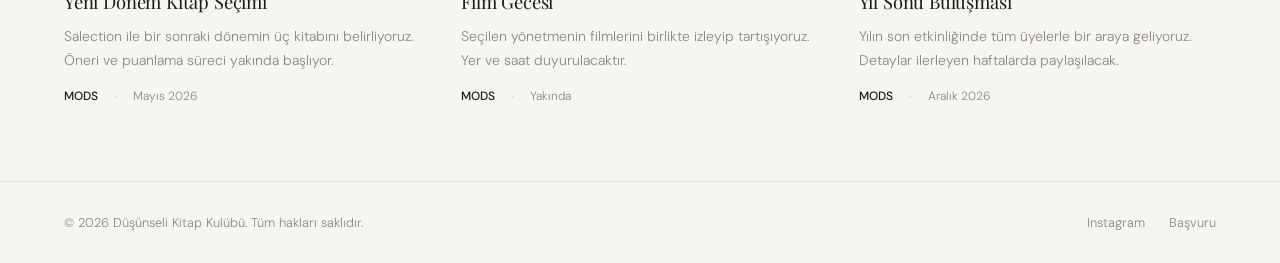
==== commit 6eb9b3a8: "Update index.html" ====
--- a/index.html
+++ b/index.html
@@ -130,6 +130,7 @@
     @media (max-width: 700px) { .featured-card { grid-template-columns: 1fr; gap: 2rem; } }
     .featured-img { aspect-ratio: 4/3; background: linear-gradient(135deg, #E8E0D5 0%, #D5C9B8 100%); border-radius: 4px; position: relative; overflow: hidden; }
     .featured-img::after { content: ''; position: absolute; inset: 0; background: url("data:image/svg+xml,%3Csvg xmlns='http://www.w3.org/2000/svg' width='60' height='60'%3E%3Ccircle cx='30' cy='30' r='20' fill='none' stroke='%23C8A882' stroke-width='0.5' opacity='0.4'/%3E%3C/svg%3E") center/60px repeat; }
+    .featured-img img{ width:100%; height:100%; object-fit:cover; }
     .post-category { display: inline-block; font-size: 0.72rem; font-weight: 500; letter-spacing: 0.1em; text-transform: uppercase; color: var(--accent); margin-bottom: 1rem; }
     .featured-content h2 { font-family: var(--serif); font-size: clamp(1.6rem,3vw,2.4rem); font-weight: 400; line-height: 1.2; letter-spacing: -0.015em; margin-bottom: 1rem; transition: color 0.2s; }
     .featured-content h2:hover { color: var(--accent); }
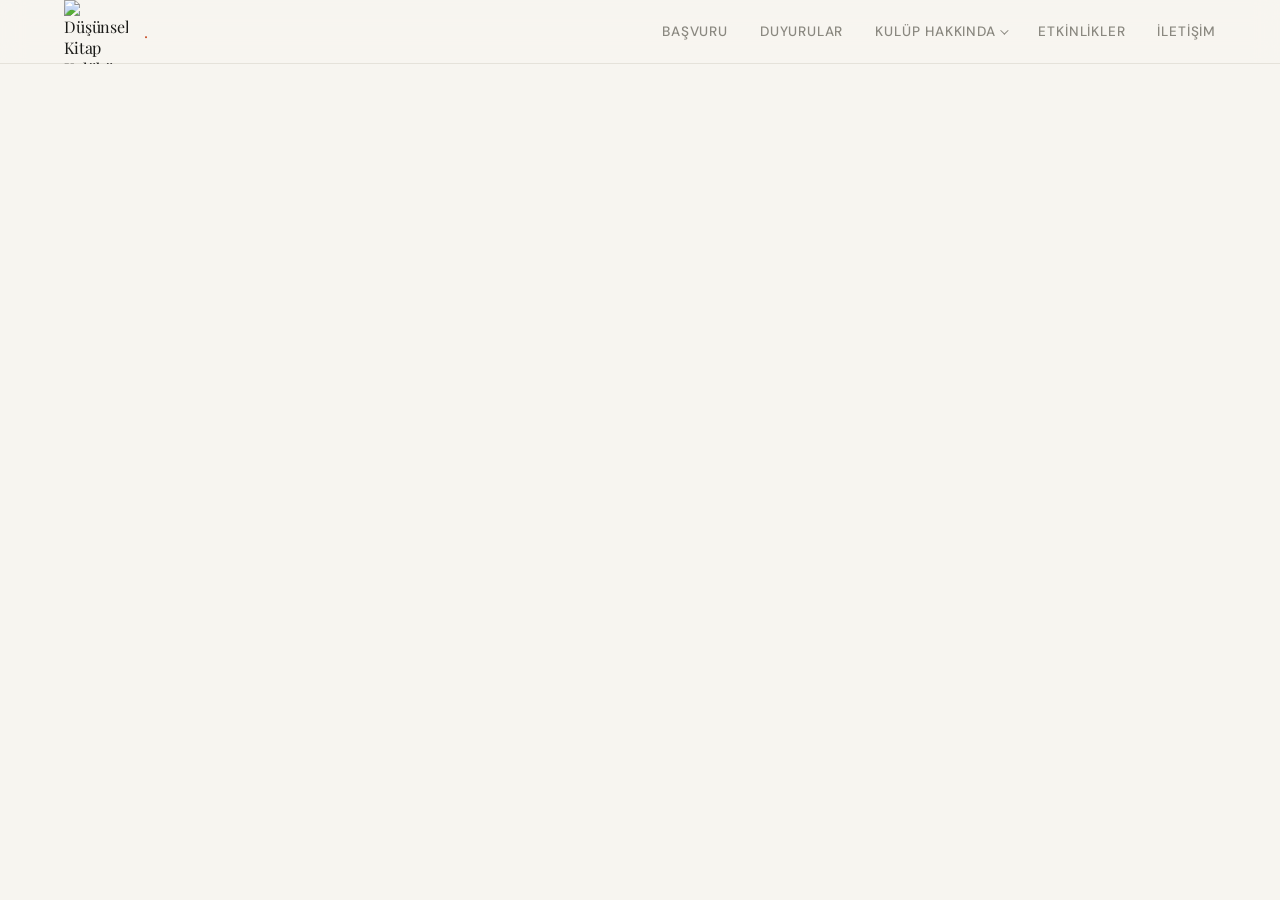
==== commit c4770bcc: "Update index.html" ====
--- a/index.html
+++ b/index.html
@@ -130,7 +130,7 @@
     @media (max-width: 700px) { .featured-card { grid-template-columns: 1fr; gap: 2rem; } }
     .featured-img { aspect-ratio: 4/3; background: linear-gradient(135deg, #E8E0D5 0%, #D5C9B8 100%); border-radius: 4px; position: relative; overflow: hidden; }
     .featured-img::after { content: ''; position: absolute; inset: 0; background: url("data:image/svg+xml,%3Csvg xmlns='http://www.w3.org/2000/svg' width='60' height='60'%3E%3Ccircle cx='30' cy='30' r='20' fill='none' stroke='%23C8A882' stroke-width='0.5' opacity='0.4'/%3E%3C/svg%3E") center/60px repeat; }
-    .featured-img img{ width:100%; height:100%; object-fit:cover; }
+    .featured-img img { position: absolute; inset: 0; width: 100%; height: 100%; object-fit: cover; display: block; }
     .post-category { display: inline-block; font-size: 0.72rem; font-weight: 500; letter-spacing: 0.1em; text-transform: uppercase; color: var(--accent); margin-bottom: 1rem; }
     .featured-content h2 { font-family: var(--serif); font-size: clamp(1.6rem,3vw,2.4rem); font-weight: 400; line-height: 1.2; letter-spacing: -0.015em; margin-bottom: 1rem; transition: color 0.2s; }
     .featured-content h2:hover { color: var(--accent); }
@@ -532,6 +532,37 @@
     }, 100);
   }
 
+  .uyelik-kartlari{
+  display:grid;
+  grid-template-columns:repeat(auto-fit,minmax(220px,1fr));
+  gap:20px;
+  margin:40px 0;
+}
+
+.uyelik-kart{
+  background:#ffffff;
+  border-radius:12px;
+  padding:20px;
+  box-shadow:0 4px 12px rgba(0,0,0,0.08);
+  transition:transform .2s ease, box-shadow .2s ease;
+}
+
+.uyelik-kart:hover{
+  transform:translateY(-4px);
+  box-shadow:0 8px 18px rgba(0,0,0,0.12);
+}
+
+.uyelik-kart h3{
+  margin-bottom:10px;
+  font-size:18px;
+}
+
+.uyelik-kart p{
+  font-size:14px;
+  line-height:1.6;
+  color:#555;
+}
+
   // ── Başlangıç ─────────────────────────────────────────
 
   document.getElementById('site-adi').textContent = ICERIK.site.ad;
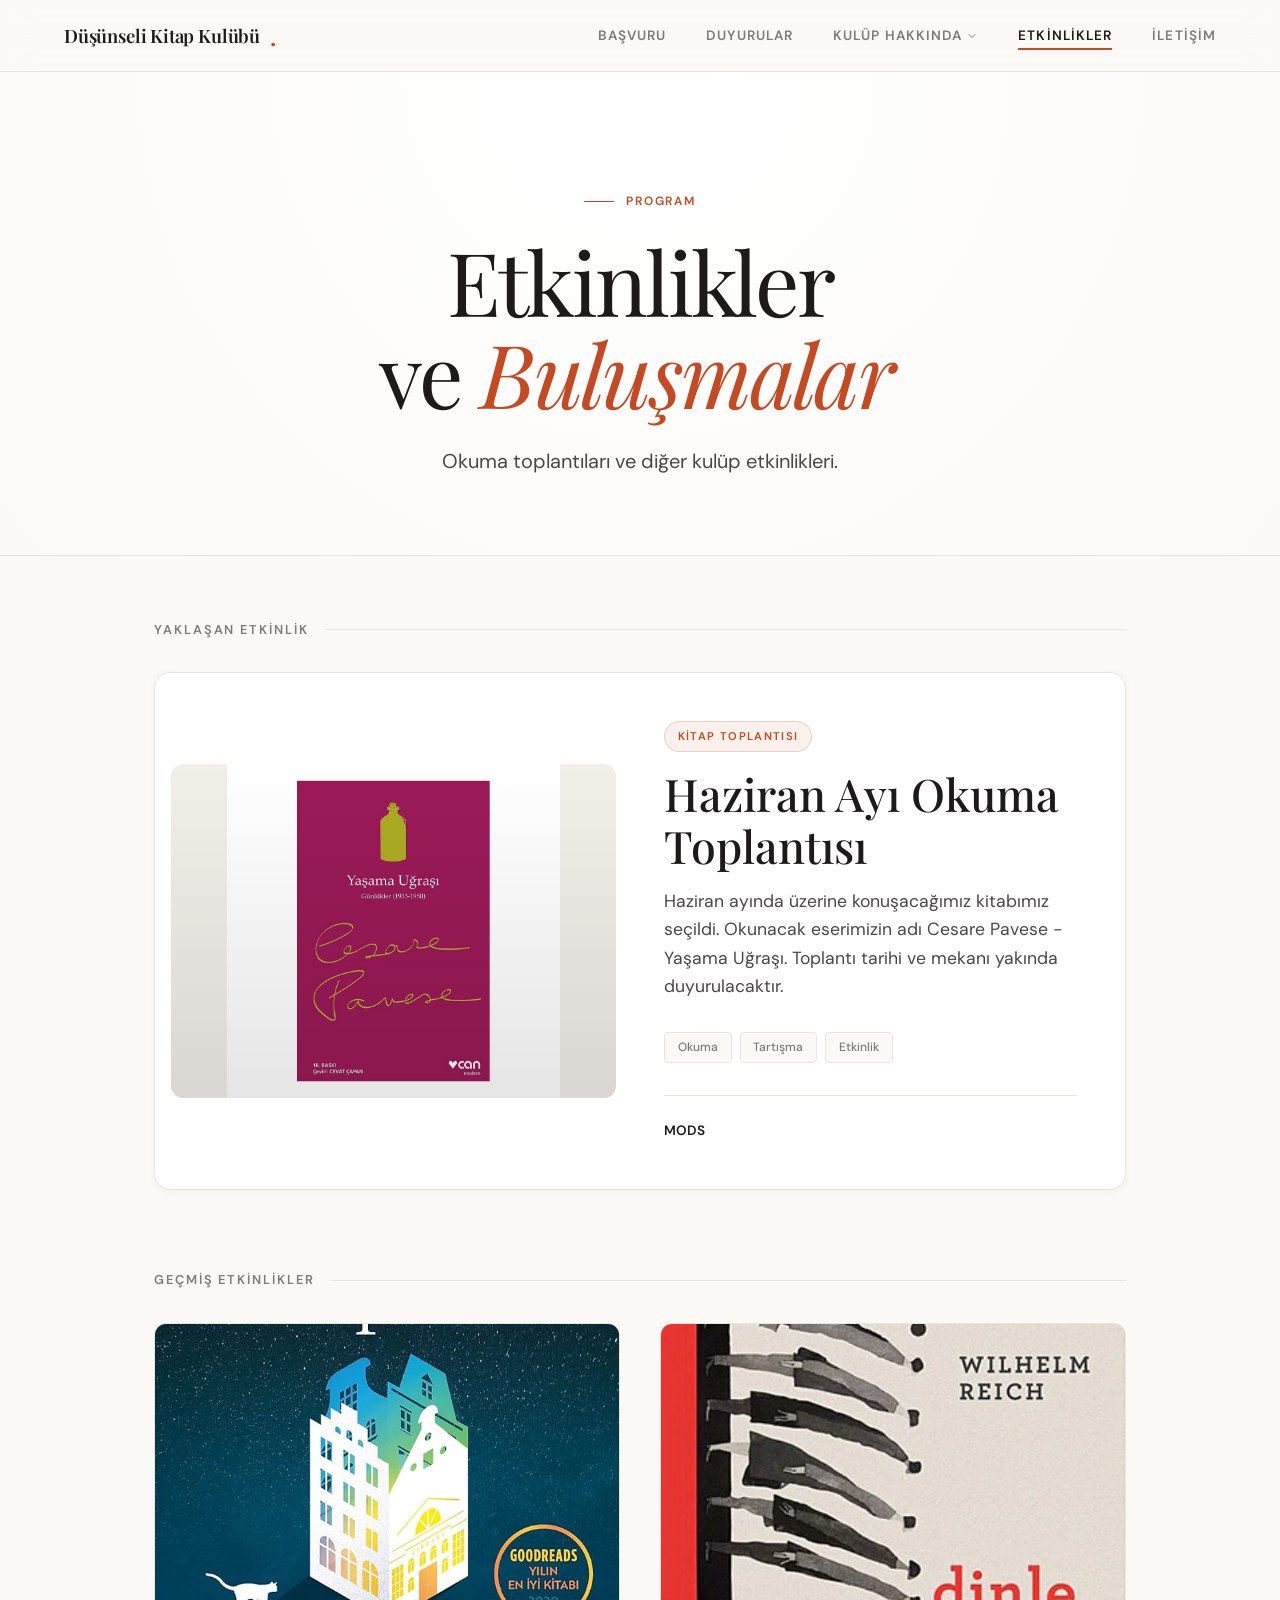
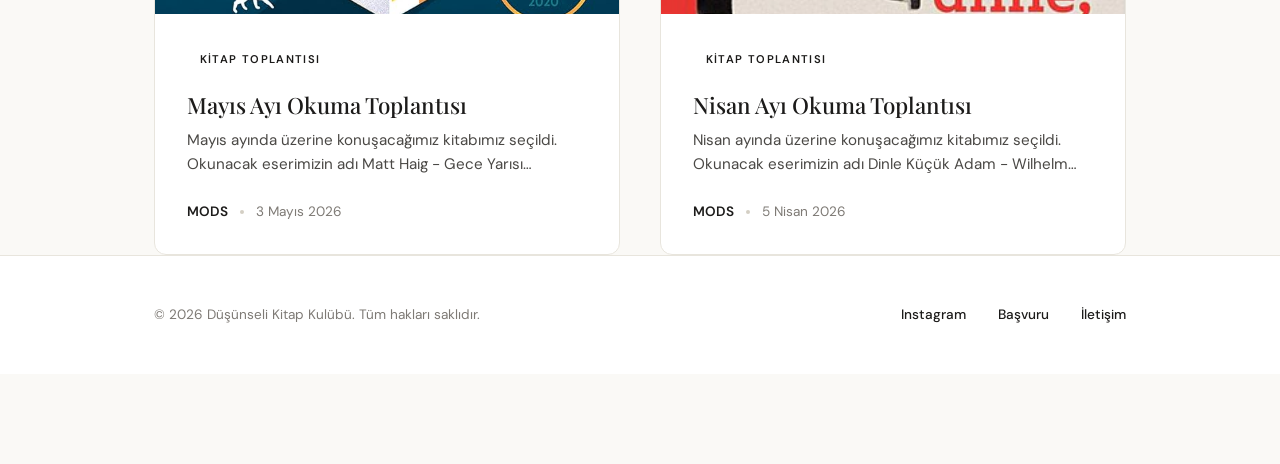
==== commit 7f336783: "feat: favicon eklendi" ====
--- a/index.html
+++ b/index.html
@@ -2,594 +2,64 @@
 <html lang="tr">
 <head>
   <meta charset="UTF-8" />
-  <meta name="viewport" content="width=device-width, initial-scale=1.0"/>
+  <meta name="viewport" content="width=device-width, initial-scale=1.0, maximum-scale=1.0, user-scalable=no"/>
+  <meta name="description" content="Düşünseli Kitap Kulübü. Ortak okumalar, tartışmalar ve paylaşılan keşifler." />
   <title>Düşünseli Kitap Kulübü</title>
+  
+  <link rel="icon" type="image/png" href="assets/logo/logo.png">
   <link rel="preconnect" href="https://fonts.googleapis.com">
-  <link href="https://fonts.googleapis.com/css2?family=Playfair+Display:ital,wght@0,400;0,700;1,400&family=DM+Sans:wght@300;400;500&display=swap" rel="stylesheet">
-  <style>
-    *, *::before, *::after { box-sizing: border-box; margin: 0; padding: 0; }
-    :root {
-      --bg: #F7F5F0; --surface: #FFFFFF; --ink: #1A1A18; --muted: #8A8880;
-      --accent: #C8502A; --border: #E5E2DA;
-      --serif: 'Playfair Display', Georgia, serif; --sans: 'DM Sans', sans-serif;
-    }
-    html { font-size: 16px; scroll-behavior: smooth; }
-    body { background: var(--bg); color: var(--ink); font-family: var(--sans); font-weight: 300; min-height: 100vh; opacity: 0; animation: fadeIn 0.8s ease forwards; }
-    @keyframes fadeIn { to { opacity: 1; } }
-    @keyframes slideUp { to { opacity: 1; transform: none; } }
-    @keyframes pageFade { from { opacity: 0; transform: translateY(10px); } to { opacity: 1; transform: none; } }
-
-    header { position: sticky; top: 0; z-index: 100; background: rgba(247,245,240,0.88); backdrop-filter: blur(12px); border-bottom: 1px solid var(--border); padding: 0 clamp(1.5rem,5vw,4rem); display: flex; align-items: center; justify-content: space-between; height: 64px; }
-    .logo { display: flex; align-items: center; gap: 0.5rem; font-family: var(--serif); font-size: 1rem; color: var(--ink); text-decoration: none; letter-spacing: -0.01em; cursor: pointer; }
-    .logo-img { height: 64px; width: 64px; flex-shrink: 0; }
-    .logo span { color: var(--accent); }
-    nav { display: flex; gap: 2rem; list-style: none; align-items: center; }
-    nav a { font-size: 0.85rem; font-weight: 500; letter-spacing: 0.06em; text-transform: uppercase; color: var(--muted); text-decoration: none; transition: color 0.2s; cursor: pointer; }
-    nav a:hover { color: var(--ink); }
-    nav a.active { color: var(--accent); }
-    .nav-dropdown { position: relative; }
-    .nav-dropdown > a { display: flex; align-items: center; gap: 0.3rem; }
-    .nav-dropdown > a::after { content: ''; display: inline-block; width: 6px; height: 6px; border-right: 1.5px solid currentColor; border-bottom: 1.5px solid currentColor; transform: rotate(45deg) translateY(-2px); transition: transform 0.2s; }
-    .nav-dropdown:hover > a::after { transform: rotate(225deg) translateY(-2px); }
-    .dropdown-menu { position: absolute; top: calc(100% + 1rem); right: 0; background: var(--surface); border: 1px solid var(--border); border-radius: 4px; min-width: 180px; padding: 0.5rem 0; box-shadow: 0 8px 24px rgba(0,0,0,0.08); opacity: 0; visibility: hidden; transform: translateY(-6px); transition: opacity 0.2s, transform 0.2s, visibility 0.2s; z-index: 200; }
-    .nav-dropdown:hover .dropdown-menu { opacity: 1; visibility: visible; transform: translateY(0); }
-    .dropdown-menu a { display: block; padding: 0.6rem 1.2rem; font-size: 0.82rem; text-transform: uppercase; letter-spacing: 0.06em; color: var(--muted); text-decoration: none; transition: color 0.15s, background 0.15s; cursor: pointer; }
-    .dropdown-menu a:hover { color: var(--accent); background: var(--bg); }
-    .dropdown-divider { height: 1px; background: var(--border); margin: 0.4rem 0; }
-
-    .page { display: none; }
-    .page.active { display: block; }
-    .page.fade-in { animation: pageFade 0.35s ease forwards; }
-
-    .hero { padding: clamp(4rem,10vw,8rem) clamp(1.5rem,5vw,4rem); max-width: 860px; border-bottom: 1px solid var(--border); }
-    .hero-label { font-size: 0.75rem; font-weight: 500; letter-spacing: 0.14em; text-transform: uppercase; color: var(--accent); margin-bottom: 1.5rem; display: flex; align-items: center; gap: 0.75rem; }
-    .hero-label::after { content: ''; display: block; width: 2.5rem; height: 1px; background: var(--accent); opacity: 0.5; }
-    .hero h1 { font-family: var(--serif); font-size: clamp(2.8rem,6vw,5rem); font-weight: 400; line-height: 1.1; letter-spacing: -0.02em; margin-bottom: 1.5rem; }
-    .hero h1 em { color: var(--accent); font-style: italic; }
-    .hero p { font-size: 1.1rem; line-height: 1.75; color: var(--muted); max-width: 520px; }
-
-    .section-title { font-size: 0.72rem; font-weight: 500; letter-spacing: 0.14em; text-transform: uppercase; color: var(--muted); margin-bottom: 2.5rem; }
-
-    /* Başvuru */
-    .basvuru-section { padding: clamp(3rem,6vw,5rem) clamp(1.5rem,5vw,4rem); max-width: 640px; }
-    .basvuru-badge { display: inline-block; font-size: 0.72rem; font-weight: 500; letter-spacing: 0.1em; text-transform: uppercase; background: rgba(200,80,42,0.08); border: 1px solid rgba(200,80,42,0.2); color: var(--accent); padding: 0.4rem 0.8rem; border-radius: 2px; margin-bottom: 1.5rem; }
-    .basvuru-info { background: var(--surface); border: 1px solid var(--border); border-radius: 4px; padding: 2rem; margin-bottom: 2rem; }
-    .basvuru-info p { font-size: 0.95rem; line-height: 1.8; color: var(--muted); margin-bottom: 0.75rem; }
-    .basvuru-info p:last-child { margin-bottom: 0; }
-    .basvuru-alt-not { font-size: 0.85rem; color: var(--muted); line-height: 1.7; }
-    .form-btn { display: inline-block; margin-top: 1.5rem; background: var(--accent); color: #fff; text-decoration: none; padding: 0.75rem 1.5rem; border-radius: 3px; font-size: 0.85rem; font-weight: 500; letter-spacing: 0.06em; text-transform: uppercase; transition: opacity 0.2s; }
-    .form-btn:hover { opacity: 0.85; }
-
-    /* Duyurular */
-    .duyurular-section { padding: clamp(3rem,6vw,5rem) clamp(1.5rem,5vw,4rem); max-width: 760px; }
-    .duyuru-item { border-bottom: 1px solid var(--border); padding: 2rem 0; opacity: 0; transform: translateY(12px); animation: slideUp 0.4s ease forwards; }
-    .duyuru-item:nth-child(1){animation-delay:.05s} .duyuru-item:nth-child(2){animation-delay:.12s} .duyuru-item:nth-child(3){animation-delay:.19s} .duyuru-item:nth-child(4){animation-delay:.26s} .duyuru-item:nth-child(5){animation-delay:.33s}
-    .duyuru-item:first-child { padding-top: 0; }
-    .duyuru-item:last-child { border-bottom: none; }
-    .duyuru-meta { display: flex; align-items: center; gap: 0.75rem; margin-bottom: 0.75rem; }
-    .duyuru-badge-type { font-size: 0.68rem; font-weight: 500; letter-spacing: 0.1em; text-transform: uppercase; background: var(--border); color: var(--muted); padding: 0.25rem 0.6rem; border-radius: 2px; }
-    .duyuru-badge-type.yeni { background: rgba(200,80,42,0.08); color: var(--accent); }
-    .duyuru-date { font-size: 0.8rem; color: var(--muted); }
-    .duyuru-item h3 { font-family: var(--serif); font-size: 1.25rem; font-weight: 400; margin-bottom: 0.6rem; letter-spacing: -0.01em; }
-    .duyuru-item p { font-size: 0.9rem; line-height: 1.75; color: var(--muted); }
-
-    /* Hakkında */
-    .hakkinda-tabs { display: flex; border-bottom: 1px solid var(--border); margin-bottom: 3rem; padding: 0 clamp(1.5rem,5vw,4rem); }
-    .hakkinda-tab { font-size: 0.8rem; font-weight: 500; letter-spacing: 0.08em; text-transform: uppercase; color: var(--muted); padding: 0.75rem 1.5rem; cursor: pointer; border-bottom: 2px solid transparent; margin-bottom: -1px; transition: color 0.2s, border-color 0.2s; }
-    .hakkinda-tab:hover { color: var(--ink); }
-    .hakkinda-tab.active { color: var(--accent); border-bottom-color: var(--accent); }
-    .hakkinda-panel { display: none; }
-    .hakkinda-panel.active { display: block; animation: pageFade 0.3s ease forwards; }
-    .hakkinda-section { padding: clamp(3rem,6vw,5rem) clamp(1.5rem,5vw,4rem); max-width: 860px; }
-    .hakkinda-intro p { font-size: 1.05rem; line-height: 1.85; color: var(--ink); margin-bottom: 1.25rem; max-width: 640px; }
-    .hakkinda-intro p:last-child { margin-bottom: 0; }
-
-    /* Kurallar */
-    .toc { padding: 2.5rem clamp(1.5rem,5vw,4rem); border-bottom: 1px solid var(--border); max-width: 860px; }
-    .toc-links { display: flex; flex-direction: column; gap: 0.5rem; }
-    .toc-links a { font-size: 0.88rem; font-weight: 500; color: var(--ink); text-decoration: none; display: inline-flex; align-items: center; gap: 0.6rem; transition: color 0.2s; width: fit-content; cursor: pointer; }
-    .toc-links a:hover { color: var(--accent); }
-    .toc-links a::before { content: ''; display: inline-block; width: 1.2rem; height: 1px; background: var(--border); transition: background 0.2s, width 0.2s; }
-    .toc-links a:hover::before { background: var(--accent); width: 1.8rem; }
-    .rules-section { padding: clamp(3rem,6vw,5rem) clamp(1.5rem,5vw,4rem); max-width: 860px; }
-    .rule-chapter { margin-bottom: 4rem; opacity: 0; transform: translateY(16px); animation: slideUp 0.5s ease forwards; }
-    .rule-chapter:nth-child(1){animation-delay:.05s} .rule-chapter:nth-child(2){animation-delay:.12s} .rule-chapter:nth-child(3){animation-delay:.19s} .rule-chapter:nth-child(4){animation-delay:.26s} .rule-chapter:nth-child(5){animation-delay:.33s}
-    .chapter-header { display: flex; align-items: baseline; gap: 1rem; margin-bottom: 2rem; padding-bottom: 1rem; border-bottom: 1px solid var(--border); }
-    .chapter-letter { font-family: var(--serif); font-size: 3rem; font-weight: 400; color: var(--border); line-height: 1; flex-shrink: 0; }
-    .chapter-title { font-family: var(--serif); font-size: 1.4rem; font-weight: 400; color: var(--ink); letter-spacing: -0.01em; }
-    .rule-subsection { margin-bottom: 2rem; }
-    .subsection-label { display: inline-block; font-size: 0.7rem; font-weight: 500; letter-spacing: 0.1em; text-transform: uppercase; color: var(--accent); margin-bottom: 0.75rem; }
-    .rule-block p { font-size: 0.95rem; line-height: 1.85; color: var(--ink); margin-bottom: 0.9rem; }
-    .rule-block p:last-child { margin-bottom: 0; }
-    .rule-table { overflow-x: auto; margin: 1.25rem 0; border: 1px solid var(--border); border-radius: 4px; }
-    .rule-table table { width: 100%; border-collapse: collapse; font-size: 0.875rem; }
-    .rule-table th { text-align: left; font-size: 0.68rem; font-weight: 500; letter-spacing: 0.1em; text-transform: uppercase; color: var(--muted); padding: 0.7rem 1rem; border-bottom: 1px solid var(--border); background: var(--surface); }
-    .rule-table td { padding: 0.65rem 1rem; border-bottom: 1px solid var(--border); color: var(--ink); vertical-align: top; line-height: 1.6; }
-    .rule-table tr:last-child td { border-bottom: none; }
-    .rule-table tr:hover td { background: var(--bg); }
-    .puan-list { display: flex; flex-wrap: wrap; gap: 0.4rem; margin: 0.75rem 0 1rem; }
-    .puan { font-size: 0.78rem; font-weight: 500; letter-spacing: 0.04em; color: var(--accent); background: rgba(200,80,42,0.08); border: 1px solid rgba(200,80,42,0.2); padding: 0.3rem 0.65rem; border-radius: 2px; }
-    .rule-divider { width: 100%; height: 1px; background: var(--border); margin: 0 0 4rem 0; }
-
-    /* İletişim */
-    .iletisim-section { padding: clamp(3rem,6vw,5rem) clamp(1.5rem,5vw,4rem); max-width: 640px; }
-    .iletisim-grid { display: grid; grid-template-columns: 1fr 1fr; gap: 1.5rem; margin-bottom: 2rem; }
-    @media (max-width: 560px) { .iletisim-grid { grid-template-columns: 1fr; } }
-    .iletisim-card { border: 1px solid var(--border); border-radius: 4px; padding: 1.5rem; background: var(--surface); transition: border-color 0.2s; }
-    .iletisim-card:hover { border-color: var(--accent); }
-    .ic-label { font-size: 0.68rem; font-weight: 500; letter-spacing: 0.12em; text-transform: uppercase; color: var(--muted); margin-bottom: 0.5rem; }
-    .ic-value { font-family: var(--serif); font-size: 1.05rem; color: var(--ink); }
-    .ic-value a { color: var(--accent); text-decoration: none; }
-    .ic-value a:hover { text-decoration: underline; }
-    .iletisim-note { font-size: 0.9rem; line-height: 1.8; color: var(--muted); }
-
-    /* Etkinlikler */
-    .etkinlikler-section { padding: clamp(3rem,6vw,5rem) clamp(1.5rem,5vw,4rem); }
-    .featured { padding: clamp(3rem,6vw,5rem) clamp(1.5rem,5vw,4rem); border-bottom: 1px solid var(--border); }
-    .featured-card { display: grid; grid-template-columns: 1fr 1fr; gap: 4rem; align-items: center; }
-    @media (max-width: 700px) { .featured-card { grid-template-columns: 1fr; gap: 2rem; } }
-    .featured-img { aspect-ratio: 4/3; background: linear-gradient(135deg, #E8E0D5 0%, #D5C9B8 100%); border-radius: 4px; position: relative; overflow: hidden; }
-    .featured-img::after { content: ''; position: absolute; inset: 0; background: url("data:image/svg+xml,%3Csvg xmlns='http://www.w3.org/2000/svg' width='60' height='60'%3E%3Ccircle cx='30' cy='30' r='20' fill='none' stroke='%23C8A882' stroke-width='0.5' opacity='0.4'/%3E%3C/svg%3E") center/60px repeat; }
-    .featured-img img { position: absolute; inset: 0; width: 100%; height: 100%; object-fit: cover; display: block; }
-    .post-category { display: inline-block; font-size: 0.72rem; font-weight: 500; letter-spacing: 0.1em; text-transform: uppercase; color: var(--accent); margin-bottom: 1rem; }
-    .featured-content h2 { font-family: var(--serif); font-size: clamp(1.6rem,3vw,2.4rem); font-weight: 400; line-height: 1.2; letter-spacing: -0.015em; margin-bottom: 1rem; transition: color 0.2s; }
-    .featured-content h2:hover { color: var(--accent); }
-    .featured-content p { font-size: 0.95rem; line-height: 1.8; color: var(--muted); margin-bottom: 1.75rem; }
-    .post-meta { display: flex; align-items: center; gap: 1rem; font-size: 0.8rem; color: var(--muted); }
-    .post-meta .author { font-weight: 500; color: var(--ink); }
-    .post-meta .dot { width: 3px; height: 3px; border-radius: 50%; background: var(--border); }
-    .read-more { display: inline-flex; align-items: center; gap: 0.5rem; font-size: 0.82rem; font-weight: 500; letter-spacing: 0.05em; text-transform: uppercase; color: var(--ink); text-decoration: none; border-bottom: 1px solid var(--ink); padding-bottom: 2px; transition: color 0.2s, border-color 0.2s; margin-top: 1.5rem; cursor: pointer; }
-    .read-more:hover { color: var(--accent); border-color: var(--accent); }
-    .read-more svg { transition: transform 0.2s; }
-    .read-more:hover svg { transform: translateX(4px); }
-    .posts-header { display: flex; align-items: baseline; justify-content: space-between; margin-bottom: 2.5rem; }
-    .view-all { font-size: 0.78rem; font-weight: 500; letter-spacing: 0.08em; text-transform: uppercase; color: var(--muted); text-decoration: none; transition: color 0.2s; }
-    .view-all:hover { color: var(--ink); }
-    .posts-grid { display: grid; grid-template-columns: repeat(auto-fill, minmax(280px, 1fr)); gap: 2rem 2.5rem; }
-    .post-card { cursor: pointer; opacity: 0; transform: translateY(16px); animation: slideUp 0.5s ease forwards; }
-    .post-card:nth-child(1){animation-delay:.1s} .post-card:nth-child(2){animation-delay:.2s} .post-card:nth-child(3){animation-delay:.3s} .post-card:nth-child(4){animation-delay:.4s} .post-card:nth-child(5){animation-delay:.5s} .post-card:nth-child(6){animation-delay:.6s}
-    .post-card-img { aspect-ratio: 16/9; border-radius: 3px; margin-bottom: 1.2rem; overflow: hidden; background: var(--border); position: relative; }
-    .post-card-img .color-block { width: 100%; height: 100%; transition: transform 0.4s ease; }
-    .post-card-img img{ width:100%; height:100%; object-fit:cover; display:block;}
-    .post-card:hover .color-block { transform: scale(1.04); }
-    .c1{background:linear-gradient(135deg,#D4E8D4,#A8C8A8)} .c2{background:linear-gradient(135deg,#E8D4D4,#C8A8A8)} .c3{background:linear-gradient(135deg,#D4D4E8,#A8A8C8)} .c4{background:linear-gradient(135deg,#E8E4D4,#C8C0A8)} .c5{background:linear-gradient(135deg,#D4E4E8,#A8B8C8)} .c6{background:linear-gradient(135deg,#E8D8E8,#C8A8C8)}
-    .post-card h3 { font-family: var(--serif); font-size: 1.15rem; font-weight: 400; line-height: 1.35; letter-spacing: -0.01em; margin-bottom: 0.6rem; transition: color 0.2s; }
-    .post-card:hover h3 { color: var(--accent); }
-    .post-card p { font-size: 0.875rem; line-height: 1.7; color: var(--muted); margin-bottom: 1rem; display: -webkit-box; -webkit-line-clamp: 2; -webkit-box-orient: vertical; overflow: hidden; }
-    .post-card .post-meta { font-size: 0.75rem; }
-    .tags { display: flex; flex-wrap: wrap; gap: 0.5rem; margin-top: 0.75rem; }
-    .tag { font-size: 0.7rem; font-weight: 500; letter-spacing: 0.08em; text-transform: uppercase; color: var(--muted); background: var(--border); padding: 0.3rem 0.7rem; border-radius: 2px; }
-    .posts-section { padding: clamp(3rem,6vw,5rem) clamp(1.5rem,5vw,4rem); }
-
-    footer { border-top: 1px solid var(--border); padding: 2rem clamp(1.5rem,5vw,4rem); display: flex; align-items: center; justify-content: space-between; flex-wrap: wrap; gap: 1rem; }
-    footer p { font-size: 0.8rem; color: var(--muted); }
-    .footer-links { display: flex; gap: 1.5rem; }
-    .footer-links a { font-size: 0.8rem; color: var(--muted); text-decoration: none; transition: color 0.2s; cursor: pointer; }
-    .footer-links a:hover { color: var(--ink); }
-
-    @media (max-width: 600px) { nav { gap: 1.2rem; } nav a { font-size: 0.75rem; } .chapter-letter { font-size: 2rem; } }
-
-    /* SSS */
-    .sss-section { padding: clamp(3rem,6vw,5rem) clamp(1.5rem,5vw,4rem); max-width: 860px; }
-    .sss-gorsel { width: 100%; max-width: 560px; border-radius: 6px; margin-bottom: 3rem; display: block; }
-    .sss-liste { display: flex; flex-direction: column; }
-    .sss-item { border-bottom: 1px solid var(--border); padding: 1.75rem 0; opacity: 0; transform: translateY(12px); animation: slideUp 0.4s ease forwards; }
-    .sss-item:nth-child(1){animation-delay:.05s} .sss-item:nth-child(2){animation-delay:.11s} .sss-item:nth-child(3){animation-delay:.17s} .sss-item:nth-child(4){animation-delay:.23s} .sss-item:nth-child(5){animation-delay:.29s} .sss-item:nth-child(6){animation-delay:.35s} .sss-item:nth-child(7){animation-delay:.41s} .sss-item:nth-child(8){animation-delay:.47s}
-    .sss-item:first-child { padding-top: 0; }
-    .sss-item:last-child { border-bottom: none; }
-    .sss-soru { font-family: var(--serif); font-size: 1.1rem; font-weight: 400; color: var(--ink); margin-bottom: 0.5rem; letter-spacing: -0.01em; }
-    .sss-cevap { font-size: 0.95rem; line-height: 1.8; color: var(--muted); }
-    .sss-cevap a { color: var(--accent); text-decoration: none; }
-    .sss-cevap a:hover { text-decoration: underline; }
-
-    /* MOBİL MENÜ */
-    .menu-toggle { display:none; font-size:1.8rem; cursor:pointer; }
-
-    @media (max-width:768px){
-      .menu-toggle { display:block; }
-      nav { position:absolute; top:64px; left:0; right:0; background:var(--surface); border-bottom:1px solid var(--border); flex-direction:column; align-items:flex-start; padding:1rem; gap:0; display:none; }
-      nav.show { display:flex; }
-      nav a { width:100%; padding:0.8rem 0; }
-      .nav-dropdown { width:100%; }
-      .dropdown-menu { position:static; opacity:1; visibility:visible; transform:none; border:none; box-shadow:none; padding-left:1rem; }
-    }
-  </style>
+  <link rel="preconnect" href="https://fonts.gstatic.com" crossorigin>
+  <link href="https://fonts.googleapis.com/css2?family=Playfair+Display:ital,wght@0,400;0,500;0,600;0,700;1,400;1,500&family=DM+Sans:opsz,wght@9..40,300;9..40,400;9..40,500;9..40,600&display=swap" rel="stylesheet">
+  <link rel="stylesheet" href="style.css">
 </head>
 <body>
 
   <header>
-  <a class="logo" onclick="showPage('etkinlikler')">
-    <img src="assets/logo/logo.png" alt="Düşünseli Kitap Kulübü" class="logo-img" />
-    <span id="site-adi"></span><span>.</span>
-  </a>
+    <a class="logo" onclick="showPage('etkinlikler')">
+      <img src="assets/logo/logo.png" alt="Düşünseli Kitap Kulübü" class="logo-img" onerror="this.style.display='none'" />
+      <span id="site-adi"></span><span class="logo-dot">.</span>
+    </a>
+    
+    <div class="menu-toggle" onclick="toggleMenu()" id="menu-toggle-btn">
+      <svg viewBox="0 0 24 24" fill="none" stroke="currentColor" stroke-width="2" stroke-linecap="round" stroke-linejoin="round">
+        <line x1="3" y1="12" x2="21" y2="12"></line>
+        <line x1="3" y1="6" x2="21" y2="6"></line>
+        <line x1="3" y1="18" x2="21" y2="18"></line>
+      </svg>
+    </div>
+    
+    <div class="nav-overlay" onclick="closeMenu()"></div>
+    
+    <nav id="main-nav">
+      <a onclick="showPage('basvuru')" id="nav-basvuru">Başvuru</a>
+      <a onclick="showPage('duyurular')" id="nav-duyurular">Duyurular</a>
+      <div class="nav-dropdown">
+        <a id="nav-hakkinda">Kulüp Hakkında
+          <svg width="12" height="12" viewBox="0 0 24 24" fill="none" stroke="currentColor" stroke-width="2" stroke-linecap="round" stroke-linejoin="round"><path d="M6 9l6 6 6-6"/></svg>
+        </a>
+        <div class="dropdown-menu">
+          <a onclick="showHakkinda('genel')">Genel Bilgi</a>
+          <div class="dropdown-divider"></div>
+          <a onclick="showHakkinda('kurallar')">Kulüp Kuralları</a>
+          <div class="dropdown-divider"></div>
+          <a onclick="showHakkinda('sss')">Sıkça Sorulan Sorular</a>
+        </div>
+      </div>
+      <a onclick="showPage('etkinlikler')" id="nav-etkinlikler">Etkinlikler</a>
+      <a onclick="showPage('iletisim')" id="nav-iletisim">İletişim</a>
+    </nav>
+  </header>
 
-  <!-- MOBİL MENÜ BUTONU -->
-  <div class="menu-toggle" onclick="toggleMenu()">☰</div>
-
-  <nav>
-    <a onclick="showPage('basvuru')"   id="nav-basvuru">Başvuru</a>
-    <a onclick="showPage('duyurular')" id="nav-duyurular">Duyurular</a>
-
-    <div class="nav-dropdown">
-      <a id="nav-hakkinda">Kulüp Hakkında</a>
-      <div class="dropdown-menu">
-        <a onclick="showHakkinda('genel')">Genel Bilgi</a>
-        <div class="dropdown-divider"></div>
-        <a onclick="showHakkinda('kurallar')">Kulüp Kuralları</a>
-        <div class="dropdown-divider"></div>
-        <a onclick="showHakkinda('sss')">Sıkça Sorulan Sorular</a>
-      </div>
-    </div>
-
-    <a onclick="showPage('etkinlikler')" id="nav-etkinlikler">Etkinlikler</a>
-    <a onclick="showPage('iletisim')" id="nav-iletisim">İletişim</a>
-  </nav>
-</header>
-
-  <div id="page-basvuru"   class="page"></div>
-  <div id="page-duyurular" class="page"></div>
-  <div id="page-etkinlikler" class="page"></div>
-  <div id="page-hakkinda"  class="page"></div>
-  <div id="page-iletisim"  class="page"></div>
+  <main id="main-content">
+    <div id="page-basvuru"     class="page"></div>
+    <div id="page-duyurular"   class="page"></div>
+    <div id="page-etkinlikler" class="page"></div>
+    <div id="page-hakkinda"    class="page"></div>
+    <div id="page-iletisim"    class="page"></div>
+  </main>
 
   <script src="icerik.js"></script>
-  <script>
-  // ── Yardımcı render fonksiyonları ──────────────────────
+  <script src="script.js"></script>
 
-  function hero(etiket, baslik, aciklama) {
-    return `<section class="hero">
-      <div class="hero-label">${etiket}</div>
-      <h1>${baslik.replace(/\n/g, '<br>')}</h1>
-      <p>${aciklama}</p>
-    </section>`;
-  }
-
-  function footer(sol, linkler) {
-    const linkHTML = linkler.map(l =>
-      l.onclick
-        ? `<a onclick="${l.onclick}">${l.yazi}</a>`
-        : `<a href="${l.href}" ${l.target ? `target="${l.target}"` : ''}>${l.yazi}</a>`
-    ).join('');
-    return `<footer><p>${sol}</p><div class="footer-links">${linkHTML}</div></footer>`;
-  }
-
-  function renderIcerikBlok(bloklar) {
-    return bloklar.map(b => {
-      if (b.tip === 'paragraf') return `<p>${b.metin}</p>`;
-      if (b.tip === 'tablo') return renderTablo(b);
-      if (b.tip === 'puanlar') return `<div class="puan-list">${b.puanlar.map(p => `<span class="puan">${p}</span>`).join('')}</div>`;
-      if (b.tip === 'altbolum') return `
-        <div class="rule-subsection">
-          <span class="subsection-label">${b.etiket}</span>
-          <div class="rule-block">${renderIcerikBlok(b.icerik)}</div>
-        </div>`;
-      return '';
-    }).join('');
-  }
-
-  function renderTablo(t) {
-    const ths = t.basliklar.map(h => `<th>${h}</th>`).join('');
-    const trs = t.satirlar.map(r => `<tr>${r.map(c => `<td>${c}</td>`).join('')}</tr>`).join('');
-    return `<div class="rule-table"><table><thead><tr>${ths}</tr></thead><tbody>${trs}</tbody></table></div>`;
-  }
-
-  // ── Sayfa render fonksiyonları ─────────────────────────
-
-  function renderBasvuru() {
-    const v = ICERIK.basvuru;
-    const bilgiHTML = v.bilgiler.map(b => `
-      <p><strong>${b.baslik}</strong></p>
-      ${b.paragraflar.map(p => `<p>${p}</p>`).join('')}
-    `).join('');
-
-    const formBtn = v.formLinki
-      ? `<a class="form-btn" href="${v.formLinki}" target="_blank">${v.formButonYazi}</a>`
-      : '';
-
-    return hero(v.heroEtiket, v.heroBaslik, v.heroAciklama)
-      + `<section class="basvuru-section">
-          <div class="basvuru-badge">${v.rozet}</div>
-          <div class="basvuru-info">${bilgiHTML}</div>
-          <p class="basvuru-alt-not">${v.altNot}</p>
-          ${formBtn}
-        </section>`
-      + footer(ICERIK.site.telif, [
-          { href: ICERIK.site.instagram, yazi: 'Instagram', target: '_blank' },
-          { onclick: "showPage('iletisim')", yazi: 'İletişim' },
-        ]);
-  }
-
-  function renderDuyurular() {
-    const v = ICERIK.duyurular;
-    const duyuruHTML = v.liste.map(d => `
-      <div class="duyuru-item">
-        <div class="duyuru-meta">
-          <span class="duyuru-badge-type ${d.tip === 'yeni' ? 'yeni' : ''}">${d.tip.charAt(0).toUpperCase() + d.tip.slice(1)}</span>
-          <span class="duyuru-date">${d.tarih}</span>
-        </div>
-        <h3>${d.baslik}</h3>
-        <p>${d.metin}</p>
-      </div>`).join('');
-
-    return hero(v.heroEtiket, v.heroBaslik, v.heroAciklama)
-      + `<section class="duyurular-section">${duyuruHTML}</section>`
-      + footer(ICERIK.site.telif, [
-          { href: ICERIK.site.instagram, yazi: 'Instagram', target: '_blank' },
-          { onclick: "showPage('basvuru')", yazi: 'Başvuru' },
-        ]);
-  }
-
-  function renderHakkinda() {
-    const v = ICERIK.hakkinda;
-
-    // TOC
-    const tocLinks = ICERIK.kurallar.bolumler.map((b, i) =>
-      `<a onclick="scrollToRule('${b.id}')">${i + 1} — ${b.baslik}</a>`
-    ).join('');
-
-    // Kurallar bölümleri
-    const bolumlerHTML = ICERIK.kurallar.bolumler.map((b, i) => `
-      <div class="rule-chapter" id="${b.id}">
-        <div class="chapter-header">
-          <span class="chapter-letter">${b.harf}</span>
-          <span class="chapter-title">${b.baslik}</span>
-        </div>
-        <div class="rule-block">${renderIcerikBlok(b.icerik)}</div>
-      </div>
-      ${i < ICERIK.kurallar.bolumler.length - 1 ? '<div class="rule-divider"></div>' : ''}
-    `).join('');
-
-    return hero(v.heroEtiket, v.heroBaslik, v.heroAciklama)
-      + `<div class="hakkinda-tabs">
-          <div class="hakkinda-tab active" onclick="switchHakkindaTab('genel')">Genel Bilgi</div>
-          <div class="hakkinda-tab" onclick="switchHakkindaTab('kurallar')">Kulüp Kuralları</div>
-          <div class="hakkinda-tab" onclick="switchHakkindaTab('sss')">SSS</div>
-        </div>
-        <div id="panel-genel" class="hakkinda-panel active">
-          <section class="hakkinda-section">
-            <div class="hakkinda-intro">
-              ${v.genelBilgi.map(p => `<p>${p}</p>`).join('')}
-              <p>Instagram: <a href="${ICERIK.site.instagram}" target="_blank" style="color:var(--accent);text-decoration:none;font-weight:500;">${ICERIK.site.instagramKullanici}</a></p>
-            </div>
-          </section>
-        </div>
-        <div id="panel-kurallar" class="hakkinda-panel">
-          <section class="toc">
-            <div class="section-title">İçindekiler</div>
-            <div class="toc-links">${tocLinks}</div>
-          </section>
-          <section class="rules-section">${bolumlerHTML}</section>
-        </div>
-        <div id="panel-sss" class="hakkinda-panel">
-          <section class="sss-section">
-            <img src="assets/content/sss.png" alt="Sıkça Sorulan Sorular" class="sss-gorsel" />
-            <div class="sss-liste">
-              <div class="sss-item">
-                <div class="sss-soru">Kulüp ne sıklıkla buluşuyor?</div>
-                <div class="sss-cevap">Seçilen kitaplara göre değişmek kaydıyla ortalama 3-5 haftada bir.</div>
-              </div>
-              <div class="sss-item">
-                <div class="sss-soru">Buluşmalar online mı?</div>
-                <div class="sss-cevap">Hayır, buluşmalar gerçek mekanlarda yüz yüze gerçekleşmektedir.</div>
-              </div>
-              <div class="sss-item">
-                <div class="sss-soru">Kulübe nasıl katılabilirim?</div>
-                <div class="sss-cevap">Instagram sayfasından mesaj göndererek ulaşabilirsiniz.</div>
-              </div>
-              <div class="sss-item">
-                <div class="sss-soru">Kulüpte ne tür kitaplar okuyorsunuz?</div>
-                <div class="sss-cevap">Kulüpte tür ve konu ayrımı yapmaksızın çok geniş bir portföyde, özenle seçilmiş kitaplar okumaktayız.</div>
-              </div>
-              <div class="sss-item">
-                <div class="sss-soru">Okunacak kitaplar nasıl belirleniyor?</div>
-                <div class="sss-cevap">Okunacak kitaplar öneri ve oylama süreçlerinin ardından belirlenir. Kitap önerisi yapmak ve oylamaya katılmak ise kitap okumalarına asgari katılım şartına bağlanmıştır. Detaylı bilgi kulüp kurallarında belirtilecektir.</div>
-              </div>
-              <div class="sss-item">
-                <div class="sss-soru">Toplantılara ilgili kitabı okumuş olarak mı katılmalıyım?</div>
-                <div class="sss-cevap">Evet, toplantılara ilgili kitabı okumuş olarak katılımınız beklenmektedir.</div>
-              </div>
-              <div class="sss-item">
-                <div class="sss-soru">Kulübe katılım ücreti var mı?</div>
-                <div class="sss-cevap">Hayır, herhangi bir katılım ücreti talep edilmemektedir.</div>
-              </div>
-              <div class="sss-item">
-                <div class="sss-soru">Bunların dışında bir sorunuz mu var?</div>
-                <div class="sss-cevap">O halde bize <a onclick="showPage('iletisim')" style="cursor:pointer;">İletişim</a> sayfamızdan iletebilirsiniz.</div>
-              </div>
-            </div>
-          </section>
-        </div>`
-      + footer(`${ICERIK.site.telif.replace('saklıdır.', 'saklıdır.')} — ${ICERIK.site.sonGuncelleme}`, [
-          { href: ICERIK.site.instagram, yazi: 'Instagram', target: '_blank' },
-          { onclick: "showPage('basvuru')", yazi: 'Başvuru' },
-          { onclick: "showPage('iletisim')", yazi: 'İletişim' },
-        ]);
-  }
-
-  function renderIletisim() {
-    const v = ICERIK.iletisim;
-    const kartHTML = v.kartlar.map(k => `
-      <div class="iletisim-card">
-        <div class="ic-label">${k.etiket}</div>
-        <div class="ic-value">${k.link ? `<a href="${k.link}" target="_blank">${k.deger}</a>` : k.deger}</div>
-      </div>`).join('');
-
-    return hero(v.heroEtiket, v.heroBaslik, v.heroAciklama)
-      + `<section class="iletisim-section">
-          <div class="iletisim-grid">${kartHTML}</div>
-          <p class="iletisim-note">${v.not}</p>
-        </section>`
-      + footer(ICERIK.site.telif, [
-          { href: ICERIK.site.instagram, yazi: 'Instagram', target: '_blank' },
-          { onclick: "showPage('basvuru')", yazi: 'Başvuru' },
-        ]);
-  }
-
-  function renderEtkinlikler() {
-    const v = ICERIK.etkinlikler;
-
-   const oneItemHTML = v.one
-  ? `<section class="featured">
-      <div class="section-title">Öne Çıkan Etkinlik</div>
-      <div class="featured-card">
-        <div class="featured-img">
-          ${v.one.gorsel 
-            ? `<img src="${v.one.gorsel}" alt="${v.one.baslik}">`
-            : `<div class="color-block"></div>`
-          }
-        </div>
-
-        <div class="featured-content">
-          <span class="post-category">${v.one.kategori}</span>
-          <h2>${v.one.baslik}</h2>
-          <p>${v.one.aciklama}</p>
-
-          <div class="tags">
-            ${(v.one.etiketler||[]).map(t=>`<span class="tag">${t}</span>`).join('')}
-          </div>
-
-          ${v.one.linkMetin ? `<a class="read-more">${v.one.linkMetin}
-          <svg width="14" height="14" viewBox="0 0 14 14" fill="none" stroke="currentColor" stroke-width="1.5">
-          <path d="M2 7h10M8 3l4 4-4 4"/></svg></a>` : ''}
-
-          <div class="post-meta" style="margin-top:1.5rem;">
-            <span class="author">${v.one.yazar}</span>
-            <span class="dot"></span>
-            <span>${v.one.tarih}</span>
-            ${v.one.sure ? `<span class="dot"></span><span>${v.one.sure}</span>` : ''}
-          </div>
-        </div>
-      </div>
-    </section>` : '';
-
-    const kartlarHTML = v.kartlar.map((k, i) => {
-      const renkler = ['c1','c2','c3','c4','c5','c6'];
-      const renk = k.renk || renkler[i % renkler.length];
-      return `<article class="post-card">
-        <div class="post-card-img">
-  ${k.gorsel 
-    ? `<img src="${k.gorsel}" alt="${k.baslik}">`
-    : `<div class="color-block ${renk}"></div>`
-  }
-</div>
-        <span class="post-category">${k.kategori}</span>
-        <h3>${k.baslik}</h3>
-        <p>${k.aciklama}</p>
-        <div class="post-meta">
-          <span class="author">${k.yazar}</span>
-          <span class="dot"></span>
-          <span>${k.tarih}</span>
-          ${k.sure ? `<span class="dot"></span><span>${k.sure}</span>` : ''}
-        </div>
-      </article>`;
-    }).join('');
-
-    return hero(v.heroEtiket, v.heroBaslik, v.heroAciklama)
-      + oneItemHTML
-      + `<section class="posts-section">
-          <div class="posts-header">
-            <div class="section-title" style="margin-bottom:0">${v.altBaslik || 'Tüm Etkinlikler'}</div>
-          </div>
-          <div class="posts-grid">${kartlarHTML}</div>
-        </section>`
-      + footer(ICERIK.site.telif, [
-          { href: ICERIK.site.instagram, yazi: 'Instagram', target: '_blank' },
-          { onclick: "showPage('basvuru')", yazi: 'Başvuru' },
-        ]);
-  }
-
-  function showPage(name) {
-    document.querySelectorAll('.page').forEach(p => p.classList.remove('active', 'fade-in'));
-    document.querySelectorAll('nav a').forEach(a => a.classList.remove('active'));
-    const target = document.getElementById('page-' + name);
-    target.classList.add('active');
-    requestAnimationFrame(() => requestAnimationFrame(() => target.classList.add('fade-in')));
-    const navLink = document.getElementById('nav-' + name);
-    if (navLink) navLink.classList.add('active');
-    window.scrollTo({ top: 0, behavior: 'smooth' });
-  }
-
-  function showHakkinda(tab) {
-    showPage('hakkinda');
-    switchHakkindaTab(tab);
-  }
-
-  function switchHakkindaTab(tab) {
-    document.querySelectorAll('.hakkinda-tab').forEach(t => t.classList.remove('active'));
-    document.querySelectorAll('.hakkinda-panel').forEach(p => p.classList.remove('active'));
-    document.querySelectorAll('.hakkinda-tab').forEach(t => {
-      if (t.getAttribute('onclick') && t.getAttribute('onclick').includes(tab)) t.classList.add('active');
-    });
-    const panel = document.getElementById('panel-' + tab);
-    if (panel) panel.classList.add('active');
-  }
-
-  function scrollToRule(id) {
-    switchHakkindaTab('kurallar');
-    setTimeout(() => {
-      const el = document.getElementById(id);
-      if (el) el.scrollIntoView({ behavior: 'smooth', block: 'start' });
-    }, 100);
-  }
-
-  .uyelik-kartlari{
-  display:grid;
-  grid-template-columns:repeat(auto-fit,minmax(220px,1fr));
-  gap:20px;
-  margin:40px 0;
-}
-
-.uyelik-kart{
-  background:#ffffff;
-  border-radius:12px;
-  padding:20px;
-  box-shadow:0 4px 12px rgba(0,0,0,0.08);
-  transition:transform .2s ease, box-shadow .2s ease;
-}
-
-.uyelik-kart:hover{
-  transform:translateY(-4px);
-  box-shadow:0 8px 18px rgba(0,0,0,0.12);
-}
-
-.uyelik-kart h3{
-  margin-bottom:10px;
-  font-size:18px;
-}
-
-.uyelik-kart p{
-  font-size:14px;
-  line-height:1.6;
-  color:#555;
-}
-
-  // ── Başlangıç ─────────────────────────────────────────
-
-  document.getElementById('site-adi').textContent = ICERIK.site.ad;
-  document.getElementById('page-basvuru').innerHTML   = renderBasvuru();
-  document.getElementById('page-duyurular').innerHTML = renderDuyurular();
-  document.getElementById('page-etkinlikler').innerHTML = renderEtkinlikler();
-  document.getElementById('page-hakkinda').innerHTML  = renderHakkinda();
-  document.getElementById('page-iletisim').innerHTML  = renderIletisim();
-
-  showPage('etkinlikler'); // ← Varsayılan açılış sayfası: Etkinlikler
-  </script>
-  <script>
-  // Menü aç/kapa
-  function toggleMenu(){
-    document.querySelector("nav").classList.toggle("show");
-  }
-
-  // Menü linklerine tıklanınca mobil menüyü kapatma
-  const navLinks = document.querySelectorAll("nav a");
-  navLinks.forEach(link => {
-    link.addEventListener("click", () => {
-      const nav = document.querySelector("nav");
-      if (nav.classList.contains("show")) {
-        nav.classList.remove("show");
-      }
-    });
-  });
-</script>
 </body>
 </html>
--- a/style.css
+++ b/style.css
@@ -0,0 +1,1550 @@
+/* ============================================================
+   DÜŞÜNSELI KİTAP KULÜBÜ — PREMIUM STİL DOSYASI
+   ============================================================ */
+
+:root {
+  --bg: #FAF9F6;
+  --surface: #FFFFFF;
+  --surface-alt: #F2EFE9;
+  --ink: #1C1B1A;
+  --ink-light: #4A4845;
+  --muted: #7E7A75;
+  --accent: #C34A23;
+  --accent-light: rgba(195, 74, 35, 0.08);
+  --border: #E8E5DD;
+  --border-dark: #D4CFC4;
+
+  --serif: 'Playfair Display', Georgia, serif;
+  --sans: 'DM Sans', system-ui, -apple-system, sans-serif;
+
+  --radius-sm: 6px;
+  --radius-md: 12px;
+  --radius-lg: 16px;
+
+  --shadow-sm: 0 2px 8px rgba(28, 27, 26, 0.04);
+  --shadow-md: 0 8px 24px rgba(28, 27, 26, 0.06);
+  --shadow-lg: 0 16px 40px rgba(28, 27, 26, 0.08);
+
+  --transition: all 0.3s cubic-bezier(0.25, 0.8, 0.25, 1);
+}
+
+*,
+*::before,
+*::after {
+  box-sizing: border-box;
+  margin: 0;
+  padding: 0;
+}
+
+html {
+  font-size: 16px;
+  scroll-behavior: smooth;
+  -webkit-font-smoothing: antialiased;
+  -moz-osx-font-smoothing: grayscale;
+}
+
+body {
+  background: var(--bg);
+  color: var(--ink);
+  font-family: var(--sans);
+  font-weight: 400;
+  min-height: 100vh;
+  display: flex;
+  flex-direction: column;
+  line-height: 1.6;
+}
+
+::-webkit-scrollbar {
+  width: 8px;
+}
+
+::-webkit-scrollbar-track {
+  background: var(--bg);
+}
+
+::-webkit-scrollbar-thumb {
+  background: var(--border-dark);
+  border-radius: 4px;
+}
+
+::-webkit-scrollbar-thumb:hover {
+  background: var(--muted);
+}
+
+/* ── Animasyonlar ───────────────────────────────────────── */
+@keyframes slideUpFade {
+  from {
+    opacity: 0;
+    transform: translateY(20px);
+  }
+
+  to {
+    opacity: 1;
+    transform: translateY(0);
+  }
+}
+
+@keyframes pageFadeIn {
+  from {
+    opacity: 0;
+    transform: translateY(10px);
+  }
+
+  to {
+    opacity: 1;
+    transform: translateY(0);
+  }
+}
+
+@keyframes pulse {
+  0% {
+    box-shadow: 0 0 0 0 rgba(195, 74, 35, 0.4);
+  }
+
+  70% {
+    box-shadow: 0 0 0 6px rgba(195, 74, 35, 0);
+  }
+
+  100% {
+    box-shadow: 0 0 0 0 rgba(195, 74, 35, 0);
+  }
+}
+
+/* ── Ortak Bileşenler ───────────────────────────────────── */
+.content-container {
+  max-width: 1100px;
+  margin: 0 auto;
+  padding: 0 clamp(1.5rem, 5vw, 4rem);
+}
+
+.section-title {
+  font-family: var(--sans);
+  font-size: 0.8rem;
+  font-weight: 600;
+  letter-spacing: 0.15em;
+  text-transform: uppercase;
+  color: var(--muted);
+  margin-bottom: 2rem;
+  display: flex;
+  align-items: center;
+  gap: 1rem;
+}
+
+.section-title::after {
+  content: '';
+  flex-grow: 1;
+  height: 1px;
+  background: var(--border);
+}
+
+.divider {
+  width: 100%;
+  height: 1px;
+  background: var(--border);
+  margin: 3rem 0;
+}
+
+.badge {
+  display: inline-block;
+  font-size: 0.7rem;
+  font-weight: 600;
+  letter-spacing: 0.12em;
+  text-transform: uppercase;
+  padding: 0.35rem 0.8rem;
+  border-radius: 20px;
+}
+
+.badge-default {
+  background: var(--surface-alt);
+  color: var(--ink-light);
+  border: 1px solid var(--border);
+}
+
+.badge-accent {
+  background: var(--accent-light);
+  color: var(--accent);
+  border: 1px solid rgba(195, 74, 35, 0.2);
+}
+
+.badge-new {
+  background: var(--accent);
+  color: white;
+}
+
+.btn-primary {
+  display: inline-flex;
+  align-items: center;
+  justify-content: center;
+  gap: 0.5rem;
+  background: var(--accent);
+  color: white;
+  padding: 0.85rem 1.75rem;
+  border-radius: 30px;
+  font-size: 0.9rem;
+  font-weight: 500;
+  letter-spacing: 0.05em;
+  text-decoration: none;
+  transition: var(--transition);
+  box-shadow: 0 4px 12px rgba(195, 74, 35, 0.25);
+  cursor: pointer;
+}
+
+.btn-primary:hover {
+  background: #A63F1D;
+  transform: translateY(-2px);
+  box-shadow: 0 6px 16px rgba(195, 74, 35, 0.35);
+}
+
+.btn-text {
+  display: inline-flex;
+  align-items: center;
+  gap: 0.4rem;
+  font-size: 0.9rem;
+  font-weight: 600;
+  letter-spacing: 0.05em;
+  text-transform: uppercase;
+  color: var(--ink);
+  text-decoration: none;
+  cursor: pointer;
+  transition: var(--transition);
+}
+
+.btn-text svg {
+  transition: transform 0.3s ease;
+}
+
+.btn-text:hover {
+  color: var(--accent);
+}
+
+.btn-text:hover svg {
+  transform: translateX(5px);
+}
+
+.inline-link {
+  color: var(--accent);
+  text-decoration: none;
+  font-weight: 500;
+  border-bottom: 1px solid transparent;
+  transition: border-color 0.2s;
+  cursor: pointer;
+}
+
+.inline-link:hover {
+  border-bottom-color: var(--accent);
+}
+
+/* ── Header & Nav ───────────────────────────────────────── */
+header {
+  position: sticky;
+  top: 0;
+  z-index: 100;
+  background: rgba(250, 249, 246, 0.85);
+  backdrop-filter: blur(16px);
+  -webkit-backdrop-filter: blur(16px);
+  border-bottom: 1px solid var(--border);
+  padding: 0 clamp(1.5rem, 5vw, 4rem);
+  display: flex;
+  align-items: center;
+  justify-content: space-between;
+  height: 72px;
+}
+
+.logo {
+  display: flex;
+  align-items: center;
+  gap: 0.75rem;
+  font-family: var(--serif);
+  font-size: 1.15rem;
+  font-weight: 600;
+  color: var(--ink);
+  text-decoration: none;
+  letter-spacing: -0.01em;
+  cursor: pointer;
+}
+
+.logo-img {
+  height: 40px;
+  width: 40px;
+  border-radius: 50%;
+  object-fit: cover;
+}
+
+.logo-dot {
+  color: var(--accent);
+  font-size: 1.5rem;
+  line-height: 0;
+  margin-left: -2px;
+}
+
+nav {
+  display: flex;
+  gap: 2.5rem;
+  list-style: none;
+  align-items: center;
+  height: 100%;
+}
+
+nav a {
+  font-size: 0.85rem;
+  font-weight: 600;
+  letter-spacing: 0.08em;
+  text-transform: uppercase;
+  color: var(--muted);
+  text-decoration: none;
+  transition: color 0.2s;
+  cursor: pointer;
+  display: flex;
+  align-items: center;
+  gap: 0.25rem;
+  position: relative;
+}
+
+nav a::after {
+  content: '';
+  position: absolute;
+  bottom: -4px;
+  left: 0;
+  width: 0;
+  height: 2px;
+  background: var(--accent);
+  transition: width 0.3s ease;
+}
+
+nav a:hover {
+  color: var(--ink);
+}
+
+nav a.active {
+  color: var(--ink);
+}
+
+nav a.active::after {
+  width: 100%;
+}
+
+/* Dropdown */
+.nav-dropdown {
+  position: relative;
+  height: 100%;
+  display: flex;
+  align-items: center;
+}
+
+.dropdown-menu {
+  position: absolute;
+  top: 100%;
+  left: 50%;
+  transform: translateX(-50%) translateY(10px);
+  background: var(--surface);
+  border: 1px solid var(--border);
+  border-radius: var(--radius-md);
+  min-width: 220px;
+  padding: 0.75rem;
+  box-shadow: var(--shadow-lg);
+  opacity: 0;
+  visibility: hidden;
+  transition: all 0.2s ease;
+  z-index: 200;
+}
+
+.nav-dropdown:hover .dropdown-menu {
+  opacity: 1;
+  visibility: visible;
+  transform: translateX(-50%) translateY(0);
+}
+
+.dropdown-menu a {
+  display: block;
+  padding: 0.75rem 1rem;
+  border-radius: var(--radius-sm);
+  font-size: 0.85rem;
+  text-transform: none;
+  letter-spacing: 0.02em;
+  font-weight: 500;
+  color: var(--ink-light);
+  transition: all 0.2s;
+  margin-bottom: 2px;
+}
+
+.dropdown-menu a::after {
+  display: none;
+}
+
+.dropdown-menu a:hover {
+  color: var(--accent);
+  background: var(--bg);
+  transform: translateX(4px);
+}
+
+.dropdown-divider {
+  height: 1px;
+  background: var(--border);
+  margin: 0.4rem 0;
+}
+
+/* Mobil Menü Sabitleri */
+.menu-toggle {
+  display: none;
+  cursor: pointer;
+  color: var(--ink);
+  z-index: 300;
+  position: relative;
+}
+
+.menu-toggle svg {
+  width: 28px;
+  height: 28px;
+  transition: transform 0.3s ease;
+}
+
+.nav-overlay {
+  position: fixed;
+  top: 0;
+  left: 0;
+  width: 100vw;
+  height: 100vh;
+  background: rgba(0, 0, 0, 0.5);
+  backdrop-filter: blur(4px);
+  -webkit-backdrop-filter: blur(4px);
+  opacity: 0;
+  visibility: hidden;
+  transition: all 0.3s ease;
+  z-index: 190;
+}
+
+/* ── Sayfa Sistemi ──────────────────────────────────────── */
+#main-content {
+  flex: 1;
+  display: flex;
+  flex-direction: column;
+}
+
+.page {
+  display: none;
+  padding-bottom: 5rem;
+}
+
+.page.active {
+  display: block;
+}
+
+.page.fade-in {
+  animation: pageFadeIn 0.4s ease forwards;
+}
+
+/* ── Hero Bölümü ────────────────────────────────────────── */
+.hero {
+  padding: clamp(4rem, 10vw, 7rem) 0 clamp(3rem, 6vw, 5rem);
+  text-align: center;
+  background: radial-gradient(circle at top, #ffffff 0%, var(--bg) 100%);
+  border-bottom: 1px solid var(--border);
+  margin-bottom: 4rem;
+}
+
+.hero-container {
+  max-width: 800px;
+  margin: 0 auto;
+  padding: 0 clamp(1.5rem, 5vw, 4rem);
+}
+
+.hero-label {
+  display: inline-flex;
+  align-items: center;
+  gap: 0.75rem;
+  font-size: 0.75rem;
+  font-weight: 600;
+  letter-spacing: 0.15em;
+  text-transform: uppercase;
+  color: var(--accent);
+  margin-bottom: 1.5rem;
+}
+
+.hero-label .line {
+  width: 30px;
+  height: 1px;
+  background: var(--accent);
+}
+
+.hero h1 {
+  font-family: var(--serif);
+  font-size: clamp(3rem, 7vw, 5.5rem);
+  font-weight: 400;
+  line-height: 1.05;
+  letter-spacing: -0.03em;
+  color: var(--ink);
+  margin-bottom: 1.5rem;
+}
+
+.hero h1 em {
+  color: var(--accent);
+  font-style: italic;
+  padding-right: 0.1em;
+}
+
+.hero p {
+  font-size: clamp(1.1rem, 2vw, 1.25rem);
+  line-height: 1.7;
+  color: var(--ink-light);
+  max-width: 600px;
+  margin: 0 auto;
+}
+
+/* ── Başvuru ─────────────────────────────────────────────── */
+.basvuru-section {
+  max-width: 900px;
+}
+
+.basvuru-badge {
+  display: inline-flex;
+  align-items: center;
+  gap: 0.5rem;
+  font-size: 0.75rem;
+  font-weight: 600;
+  letter-spacing: 0.1em;
+  text-transform: uppercase;
+  background: var(--surface);
+  border: 1px solid var(--border-dark);
+  color: var(--ink);
+  padding: 0.5rem 1rem;
+  border-radius: 30px;
+  margin-bottom: 2.5rem;
+  box-shadow: var(--shadow-sm);
+}
+
+.basvuru-badge .pulse {
+  width: 8px;
+  height: 8px;
+  background: var(--accent);
+  border-radius: 50%;
+  animation: pulse 2s infinite;
+}
+
+.uyelik-kartlari {
+  display: grid;
+  grid-template-columns: repeat(auto-fit, minmax(280px, 1fr));
+  gap: 1.5rem;
+  margin: 3rem 0;
+}
+
+.uyelik-kart {
+  background: var(--surface);
+  border: 1px solid var(--border);
+  border-radius: var(--radius-md);
+  padding: 2rem;
+  transition: var(--transition);
+  display: flex;
+  flex-direction: column;
+}
+
+.uyelik-kart:hover {
+  transform: translateY(-5px);
+  box-shadow: var(--shadow-md);
+  border-color: var(--border-dark);
+}
+
+.uyelik-kart-header {
+  display: flex;
+  align-items: center;
+  gap: 1rem;
+  margin-bottom: 1.5rem;
+}
+
+.uyelik-kart-header .emoji {
+  font-size: 2rem;
+  background: var(--bg);
+  width: 50px;
+  height: 50px;
+  display: flex;
+  align-items: center;
+  justify-content: center;
+  border-radius: 50%;
+}
+
+.uyelik-kart h3 {
+  font-family: var(--serif);
+  font-size: 1.4rem;
+  font-weight: 500;
+}
+
+.uyelik-maddeler {
+  list-style: none;
+  display: flex;
+  flex-direction: column;
+  gap: 1rem;
+}
+
+.uyelik-maddeler li {
+  font-size: 0.95rem;
+  color: var(--ink-light);
+  padding-left: 1.5rem;
+  position: relative;
+}
+
+.uyelik-maddeler li::before {
+  content: '✓';
+  position: absolute;
+  left: 0;
+  color: var(--accent);
+  font-weight: bold;
+}
+
+.basvuru-kosullar {
+  background: var(--surface);
+  padding: 2.5rem;
+  border-radius: var(--radius-md);
+  border: 1px solid var(--border);
+  margin-bottom: 3rem;
+  box-shadow: var(--shadow-sm);
+}
+
+.basvuru-kosullar p {
+  font-size: 1rem;
+  color: var(--ink-light);
+  margin-bottom: 1.25rem;
+}
+
+.basvuru-kosullar p:last-child {
+  margin-bottom: 0;
+}
+
+.basvuru-kosullar strong {
+  color: var(--ink);
+  font-weight: 600;
+}
+
+.basvuru-alt-not {
+  background: var(--surface-alt);
+  padding: 1.5rem;
+  border-radius: var(--radius-sm);
+  border-left: 4px solid var(--accent);
+  margin-bottom: 2rem;
+}
+
+.basvuru-alt-not p {
+  font-size: 0.95rem;
+  color: var(--ink-light);
+}
+
+/* ── Duyurular ───────────────────────────────────────────── */
+.duyurular-section {
+  max-width: 800px;
+}
+
+.duyuru-item {
+  background: var(--surface);
+  border: 1px solid var(--border);
+  border-radius: var(--radius-md);
+  padding: 2.5rem;
+  margin-bottom: 1.5rem;
+  transition: var(--transition);
+  opacity: 0;
+  animation: slideUpFade 0.5s forwards;
+}
+
+.duyuru-item:hover {
+  box-shadow: var(--shadow-sm);
+  transform: translateX(5px);
+  border-color: var(--border-dark);
+}
+
+.duyuru-meta {
+  display: flex;
+  align-items: center;
+  gap: 1rem;
+  margin-bottom: 1rem;
+}
+
+.duyuru-date {
+  font-size: 0.85rem;
+  font-weight: 500;
+  color: var(--muted);
+}
+
+.duyuru-item h3 {
+  font-family: var(--serif);
+  font-size: 1.6rem;
+  font-weight: 500;
+  margin-bottom: 1rem;
+  color: var(--ink);
+}
+
+.duyuru-item p {
+  font-size: 1.05rem;
+  color: var(--ink-light);
+}
+
+/* ── Hakkında / Sekmeler & Kurallar ──────────────────────── */
+.hakkinda-tabs-container {
+  border-bottom: 1px solid var(--border);
+  margin-bottom: 3rem;
+  background: var(--surface);
+  position: sticky;
+  top: 72px;
+  z-index: 90;
+}
+
+.hakkinda-tabs {
+  max-width: 900px;
+  margin: 0 auto;
+  display: flex;
+  overflow-x: auto;
+  scrollbar-width: none;
+  padding: 0 clamp(1.5rem, 5vw, 4rem);
+}
+
+.hakkinda-tabs::-webkit-scrollbar {
+  display: none;
+}
+
+.hakkinda-tab {
+  background: none;
+  border: none;
+  font-family: var(--sans);
+  font-size: 0.85rem;
+  font-weight: 600;
+  letter-spacing: 0.08em;
+  text-transform: uppercase;
+  color: var(--muted);
+  padding: 1.25rem 1.5rem;
+  cursor: pointer;
+  border-bottom: 2px solid transparent;
+  transition: var(--transition);
+  white-space: nowrap;
+}
+
+.hakkinda-tab:hover {
+  color: var(--ink);
+}
+
+.hakkinda-tab.active {
+  color: var(--accent);
+  border-bottom-color: var(--accent);
+}
+
+.hakkinda-panel {
+  display: none;
+  max-width: 900px;
+  margin: 0 auto;
+}
+
+.hakkinda-panel.active {
+  display: block;
+  animation: pageFadeIn 0.4s ease forwards;
+}
+
+.hakkinda-intro {
+  text-align: center;
+  max-width: 760px;
+  margin: 0 auto;
+}
+
+.hakkinda-intro p {
+  font-size: 1.2rem;
+  line-height: 1.8;
+  color: var(--ink-light);
+  margin-bottom: 1.5rem;
+}
+
+.social-box {
+  display: inline-flex;
+  align-items: center;
+  gap: 0.75rem;
+  margin-top: 2rem;
+  background: var(--surface);
+  padding: 1rem 2rem;
+  border-radius: 30px;
+  border: 1px solid var(--border);
+  box-shadow: var(--shadow-sm);
+}
+
+.toc-section {
+  background: var(--surface);
+  padding: 2rem;
+  border-radius: var(--radius-md);
+  border: 1px solid var(--border);
+  margin-bottom: 4rem;
+}
+
+.toc-links {
+  display: grid;
+  gap: 0.75rem;
+}
+
+.toc-link {
+  display: flex;
+  align-items: center;
+  padding: 1rem 1.5rem;
+  background: var(--bg);
+  border-radius: var(--radius-sm);
+  color: var(--ink);
+  text-decoration: none;
+  cursor: pointer;
+  transition: var(--transition);
+  border: 1px solid transparent;
+}
+
+.toc-link:hover {
+  background: var(--surface);
+  border-color: var(--border-dark);
+  transform: translateX(4px);
+  box-shadow: var(--shadow-sm);
+}
+
+.toc-letter {
+  font-family: var(--serif);
+  font-size: 1.5rem;
+  font-weight: 600;
+  color: var(--accent);
+  width: 40px;
+}
+
+.toc-title {
+  font-weight: 500;
+  flex-grow: 1;
+}
+
+.toc-link svg {
+  width: 18px;
+  height: 18px;
+  color: var(--muted);
+  transition: transform 0.3s;
+}
+
+.toc-link:hover svg {
+  transform: translateX(3px);
+  color: var(--accent);
+}
+
+.rule-chapter {
+  position: relative;
+  margin-bottom: 4rem;
+  z-index: 1;
+}
+
+.chapter-bg-letter {
+  position: absolute;
+  top: -40px;
+  left: -20px;
+  font-family: var(--serif);
+  font-size: 12rem;
+  font-weight: 700;
+  color: var(--border);
+  opacity: 0.3;
+  z-index: -1;
+  pointer-events: none;
+  line-height: 1;
+}
+
+.chapter-header {
+  display: flex;
+  align-items: baseline;
+  gap: 1rem;
+  margin-bottom: 2rem;
+}
+
+.chapter-letter {
+  font-family: var(--serif);
+  font-size: 3rem;
+  color: var(--accent);
+  font-weight: 600;
+  line-height: 1;
+}
+
+.chapter-title {
+  font-family: var(--serif);
+  font-size: 2rem;
+  font-weight: 500;
+  color: var(--ink);
+}
+
+.rule-block {
+  background: var(--surface);
+  padding: 2.5rem;
+  border-radius: var(--radius-md);
+  border: 1px solid var(--border);
+  box-shadow: var(--shadow-sm);
+}
+
+.rule-block p {
+  font-size: 1rem;
+  margin-bottom: 1.25rem;
+}
+
+.rule-block strong {
+  font-weight: 600;
+  color: var(--ink);
+}
+
+.rule-subsection {
+  margin-top: 2rem;
+  padding-top: 2rem;
+  border-top: 1px dashed var(--border);
+}
+
+.subsection-label {
+  display: inline-block;
+  font-size: 0.8rem;
+  font-weight: 600;
+  letter-spacing: 0.1em;
+  text-transform: uppercase;
+  color: var(--accent);
+  margin-bottom: 1rem;
+}
+
+.rule-table-wrapper {
+  overflow-x: auto;
+  margin: 1.5rem 0;
+  border-radius: var(--radius-sm);
+  border: 1px solid var(--border);
+}
+
+.rule-table table {
+  width: 100%;
+  border-collapse: collapse;
+  text-align: left;
+}
+
+.rule-table th {
+  background: var(--surface-alt);
+  padding: 1rem;
+  font-size: 0.8rem;
+  text-transform: uppercase;
+  letter-spacing: 0.05em;
+  color: var(--muted);
+}
+
+.rule-table td {
+  padding: 1rem;
+  border-top: 1px solid var(--border);
+  font-size: 0.95rem;
+  vertical-align: top;
+}
+
+.rule-table tr:hover td {
+  background: var(--bg);
+}
+
+.puan-list {
+  display: flex;
+  flex-wrap: wrap;
+  gap: 0.5rem;
+  margin: 1rem 0;
+}
+
+.puan {
+  background: var(--surface);
+  border: 1px solid var(--accent);
+  color: var(--accent);
+  width: 36px;
+  height: 36px;
+  display: flex;
+  align-items: center;
+  justify-content: center;
+  border-radius: 50%;
+  font-weight: 600;
+  font-size: 0.9rem;
+  box-shadow: var(--shadow-sm);
+}
+
+/* SSS Akordeon */
+.sss-section {
+  max-width: 800px;
+  margin: 0 auto;
+}
+
+.sss-gorsel-wrapper {
+  border-radius: var(--radius-md);
+  overflow: hidden;
+  margin-bottom: 3rem;
+  box-shadow: var(--shadow-md);
+}
+
+.sss-gorsel {
+  width: 100%;
+  display: block;
+  object-fit: cover;
+}
+
+.sss-item {
+  background: var(--surface);
+  border: 1px solid var(--border);
+  border-radius: var(--radius-sm);
+  margin-bottom: 1rem;
+  overflow: hidden;
+  transition: var(--transition);
+  cursor: pointer;
+  opacity: 0;
+  animation: slideUpFade 0.4s forwards;
+}
+
+.sss-item:hover {
+  border-color: var(--border-dark);
+}
+
+.sss-item.active {
+  border-color: var(--accent);
+  box-shadow: var(--shadow-sm);
+}
+
+.sss-soru {
+  padding: 1.5rem;
+  font-family: var(--serif);
+  font-size: 1.2rem;
+  font-weight: 500;
+  display: flex;
+  justify-content: space-between;
+  align-items: center;
+  gap: 1rem;
+}
+
+.sss-icon {
+  width: 20px;
+  height: 20px;
+  color: var(--accent);
+  transition: transform 0.3s ease;
+  flex-shrink: 0;
+}
+
+.sss-item.active .sss-icon {
+  transform: rotate(180deg);
+}
+
+.sss-cevap {
+  max-height: 0;
+  overflow: hidden;
+  transition: max-height 0.3s cubic-bezier(0, 1, 0, 1);
+  background: var(--bg);
+}
+
+.sss-cevap-inner {
+  padding: 0 1.5rem 1.5rem 1.5rem;
+  font-size: 1rem;
+  color: var(--ink-light);
+  border-top: 1px solid transparent;
+}
+
+.sss-item.active .sss-cevap-inner {
+  border-top-color: var(--border);
+  padding-top: 1.5rem;
+  transition: border 0.3s;
+}
+
+/* ── Etkinlikler ─────────────────────────────────────────── */
+.featured-section {
+  margin-bottom: 5rem;
+}
+
+.featured-card {
+  display: grid;
+  grid-template-columns: 1fr 1fr;
+  gap: 3rem;
+  align-items: center;
+  background: var(--surface);
+  padding: 1rem;
+  border-radius: var(--radius-lg);
+  border: 1px solid var(--border);
+  box-shadow: var(--shadow-sm);
+}
+
+.featured-img {
+  aspect-ratio: 4/3;
+  border-radius: var(--radius-md);
+  overflow: hidden;
+  position: relative;
+  background: var(--surface-alt);
+}
+
+.featured-img img {
+  width: 100%;
+  height: 100%;
+  object-fit: contain;
+  transition: transform 0.7s ease;
+}
+
+.featured-card:hover .featured-img img {
+  transform: scale(1.05);
+}
+
+.img-overlay {
+  position: absolute;
+  inset: 0;
+  background: linear-gradient(to top, rgba(0, 0, 0, 0.1), transparent);
+  pointer-events: none;
+}
+
+.featured-content {
+  padding: 2rem 2rem 2rem 0;
+}
+
+.featured-content h2 {
+  font-family: var(--serif);
+  font-size: clamp(2rem, 4vw, 2.8rem);
+  font-weight: 500;
+  line-height: 1.15;
+  margin: 1rem 0;
+  color: var(--ink);
+}
+
+.featured-content p {
+  font-size: 1.1rem;
+  color: var(--ink-light);
+  margin-bottom: 2rem;
+}
+
+.tags {
+  display: flex;
+  flex-wrap: wrap;
+  gap: 0.5rem;
+  margin-bottom: 2rem;
+}
+
+.tag {
+  font-size: 0.75rem;
+  font-weight: 500;
+  background: var(--bg);
+  border: 1px solid var(--border);
+  padding: 0.3rem 0.8rem;
+  border-radius: 4px;
+  color: var(--muted);
+}
+
+.featured-footer {
+  display: flex;
+  align-items: center;
+  justify-content: space-between;
+  flex-wrap: wrap;
+  gap: 1rem;
+  border-top: 1px solid var(--border);
+  padding-top: 1.5rem;
+}
+
+.post-meta {
+  display: flex;
+  align-items: center;
+  gap: 0.75rem;
+  font-size: 0.85rem;
+  color: var(--muted);
+}
+
+.post-meta .author {
+  font-weight: 600;
+  color: var(--ink);
+}
+
+.post-meta .dot {
+  width: 4px;
+  height: 4px;
+  border-radius: 50%;
+  background: var(--border-dark);
+}
+
+.posts-grid {
+  display: grid;
+  grid-template-columns: repeat(auto-fill, minmax(300px, 1fr));
+  gap: 2.5rem;
+}
+
+.post-card {
+  background: var(--surface);
+  border: 1px solid var(--border);
+  border-radius: var(--radius-md);
+  overflow: hidden;
+  transition: var(--transition);
+  display: flex;
+  flex-direction: column;
+  opacity: 0;
+  animation: slideUpFade 0.5s forwards;
+  cursor: pointer;
+}
+
+.post-card:hover {
+  transform: translateY(-8px);
+  box-shadow: var(--shadow-md);
+  border-color: var(--border-dark);
+}
+
+.post-card-img {
+  aspect-ratio: 16/10;
+  position: relative;
+  overflow: hidden;
+  background: var(--surface-alt);
+}
+
+.post-card-img img {
+  width: 100%;
+  height: 100%;
+  object-fit: cover;
+  position: absolute;
+  inset: 0;
+  z-index: 2;
+  transition: transform 0.5s;
+}
+
+.post-card:hover .post-card-img img {
+  transform: scale(1.05);
+}
+
+.color-block {
+  width: 100%;
+  height: 100%;
+  position: absolute;
+  inset: 0;
+  z-index: 1;
+}
+
+.c1 {
+  background: linear-gradient(135deg, #D4E8D4, #A8C8A8)
+}
+
+.c2 {
+  background: linear-gradient(135deg, #E8D4D4, #C8A8A8)
+}
+
+.c3 {
+  background: linear-gradient(135deg, #D4D4E8, #A8A8C8)
+}
+
+.c4 {
+  background: linear-gradient(135deg, #E8E4D4, #C8C0A8)
+}
+
+.c5 {
+  background: linear-gradient(135deg, #D4E4E8, #A8B8C8)
+}
+
+.c6 {
+  background: linear-gradient(135deg, #E8D8E8, #C8A8C8)
+}
+
+.post-card-body {
+  padding: 2rem;
+  display: flex;
+  flex-direction: column;
+  flex-grow: 1;
+}
+
+.post-card h3 {
+  font-family: var(--serif);
+  font-size: 1.4rem;
+  font-weight: 500;
+  margin: 1rem 0 0.5rem;
+  color: var(--ink);
+  line-height: 1.3;
+}
+
+.post-card p {
+  font-size: 0.95rem;
+  color: var(--ink-light);
+  margin-bottom: 1.5rem;
+  display: -webkit-box;
+  -webkit-line-clamp: 2;
+  -webkit-box-orient: vertical;
+  overflow: hidden;
+}
+
+.mt-auto {
+  margin-top: auto;
+}
+
+/* ── İletişim ────────────────────────────────────────────── */
+.iletisim-section {
+  max-width: 700px;
+  margin: 0 auto;
+  text-align: center;
+}
+
+.iletisim-grid {
+  display: grid;
+  grid-template-columns: repeat(auto-fit, minmax(250px, 1fr));
+  gap: 1.5rem;
+  margin-bottom: 3rem;
+}
+
+.iletisim-card {
+  background: var(--surface);
+  border: 1px solid var(--border);
+  padding: 2.5rem 1.5rem;
+  border-radius: var(--radius-md);
+  transition: var(--transition);
+  position: relative;
+  opacity: 0;
+  animation: slideUpFade 0.5s forwards;
+}
+
+.iletisim-card:hover {
+  transform: translateY(-5px);
+  box-shadow: var(--shadow-md);
+  border-color: var(--accent);
+}
+
+.ic-label {
+  font-size: 0.75rem;
+  font-weight: 600;
+  letter-spacing: 0.15em;
+  text-transform: uppercase;
+  color: var(--muted);
+  margin-bottom: 1rem;
+}
+
+.ic-value {
+  font-family: var(--serif);
+  font-size: 1.4rem;
+  color: var(--ink);
+}
+
+.ic-value a {
+  color: var(--ink);
+  text-decoration: none;
+  transition: color 0.2s;
+}
+
+.ic-value a:hover {
+  color: var(--accent);
+}
+
+.ic-arrow {
+  position: absolute;
+  top: 1.5rem;
+  right: 1.5rem;
+  width: 20px;
+  height: 20px;
+  color: var(--border-dark);
+  transition: all 0.3s;
+}
+
+.iletisim-card:hover .ic-arrow {
+  color: var(--accent);
+  transform: translate(3px, -3px);
+}
+
+.info-box {
+  display: flex;
+  align-items: flex-start;
+  gap: 1rem;
+  text-align: left;
+  background: var(--surface-alt);
+  padding: 1.5rem;
+  border-radius: var(--radius-sm);
+  border: 1px solid var(--border);
+}
+
+.info-box svg {
+  width: 24px;
+  height: 24px;
+  color: var(--accent);
+  flex-shrink: 0;
+  margin-top: 2px;
+}
+
+.info-box p {
+  font-size: 0.95rem;
+  color: var(--ink-light);
+}
+
+/* ── Footer ──────────────────────────────────────────────── */
+footer {
+  margin-top: auto;
+  border-top: 1px solid var(--border);
+  background: var(--surface);
+  padding: 3rem 0;
+}
+
+.footer-content {
+  max-width: 1100px;
+  margin: 0 auto;
+  padding: 0 clamp(1.5rem, 5vw, 4rem);
+  display: flex;
+  align-items: center;
+  justify-content: space-between;
+  flex-wrap: wrap;
+  gap: 2rem;
+}
+
+footer p {
+  font-size: 0.85rem;
+  color: var(--muted);
+}
+
+.footer-links {
+  display: flex;
+  gap: 2rem;
+}
+
+.footer-links a {
+  font-size: 0.85rem;
+  font-weight: 500;
+  color: var(--ink);
+  text-decoration: none;
+  transition: color 0.2s;
+  cursor: pointer;
+}
+
+.footer-links a:hover {
+  color: var(--accent);
+}
+
+/* ── Responsive Tasarım & Mobil Menü Düzeltmesi ──────────── */
+@media (max-width: 900px) {
+  .featured-card {
+    grid-template-columns: 1fr;
+    gap: 0;
+    overflow: hidden;
+  }
+
+  .featured-img {
+    border-radius: 0;
+    aspect-ratio: 16/9;
+  }
+
+  .featured-content {
+    padding: 2rem;
+  }
+
+  .rule-chapter {
+    margin-bottom: 3rem;
+  }
+
+  .chapter-bg-letter {
+    display: none;
+  }
+}
+
+@media (max-width: 768px) {
+  header {
+    height: 64px;
+  }
+
+  .menu-toggle {
+    display: block;
+  }
+
+  /* Arka plan karartması için tam yükseklik ataması yapıldı (şeffaflık sorunu çözümü) */
+  .nav-overlay {
+    height: 100vh;
+    height: 100dvh;
+  }
+
+  nav {
+    position: fixed;
+    top: 0;
+    right: -100%;
+    bottom: auto;
+    width: 80%;
+    max-width: 320px;
+    /* Yükseklik tam ekran olarak belirlendi (şeffaflık/kesilme sorunu çözümü) */
+    height: 100vh;
+    height: 100dvh;
+    background: var(--surface);
+    flex-direction: column;
+    align-items: flex-start;
+    padding: 80px 2rem 2rem;
+    gap: 1.5rem;
+    transition: right 0.4s cubic-bezier(0.25, 0.8, 0.25, 1);
+    box-shadow: -10px 0 30px rgba(0, 0, 0, 0.1);
+    z-index: 200;
+    border-left: 1px solid var(--border);
+    overflow-y: auto;
+    /* Telefonu yatay çevirirse menü kaydırılabilsin */
+  }
+
+  nav.show {
+    right: 0;
+  }
+
+  nav a {
+    width: 100%;
+    font-size: 1.1rem;
+    padding: 0.5rem 0;
+  }
+
+  .nav-dropdown {
+    width: 100%;
+    flex-direction: column;
+    align-items: flex-start;
+    height: auto;
+  }
+
+  .dropdown-menu {
+    position: static;
+    opacity: 1;
+    visibility: visible;
+    transform: none;
+    box-shadow: none;
+    border: none;
+    padding: 0.5rem 0 0 1rem;
+    border-left: 2px solid var(--border);
+    border-radius: 0;
+    margin-top: 0.5rem;
+    min-width: 100%;
+    background: transparent;
+  }
+
+  .dropdown-menu a {
+    font-size: 1rem;
+    padding: 0.5rem 0;
+    margin-bottom: 0;
+  }
+
+  .nav-overlay.show {
+    opacity: 1;
+    visibility: visible;
+  }
+
+  .hakkinda-intro p {
+    font-size: 1.05rem;
+  }
+
+  .chapter-header {
+    flex-direction: column;
+    gap: 0.5rem;
+  }
+
+  .rule-block {
+    padding: 1.5rem;
+  }
+}
+
+/* ── Erişilebilirlik: Azaltılmış hareket tercihi ─────────── */
+@media (prefers-reduced-motion: reduce) {
+  *,
+  *::before,
+  *::after {
+    animation-duration: 0.01ms !important;
+    animation-iteration-count: 1 !important;
+    transition-duration: 0.01ms !important;
+  }
+}
+
+/* Animasyonla başlayan öğeler için güvenli başlangıç durumu  */
+/* (düşük güç modu veya prefers-reduced-motion olsa bile görünür) */
+.duyuru-item,
+.post-card,
+.iletisim-card,
+.sss-item {
+  animation-fill-mode: both;
+}
+
+@media (max-width: 500px) {
+  .uyelik-kart {
+    padding: 1.5rem;
+  }
+
+  .posts-grid {
+    grid-template-columns: 1fr;
+  }
+
+  .footer-content {
+    flex-direction: column;
+    align-items: flex-start;
+    gap: 1.5rem;
+  }
+
+  .hero {
+    padding-top: 3rem;
+  }
+
+  .featured-content h2 {
+    font-size: 1.8rem;
+  }
+}
